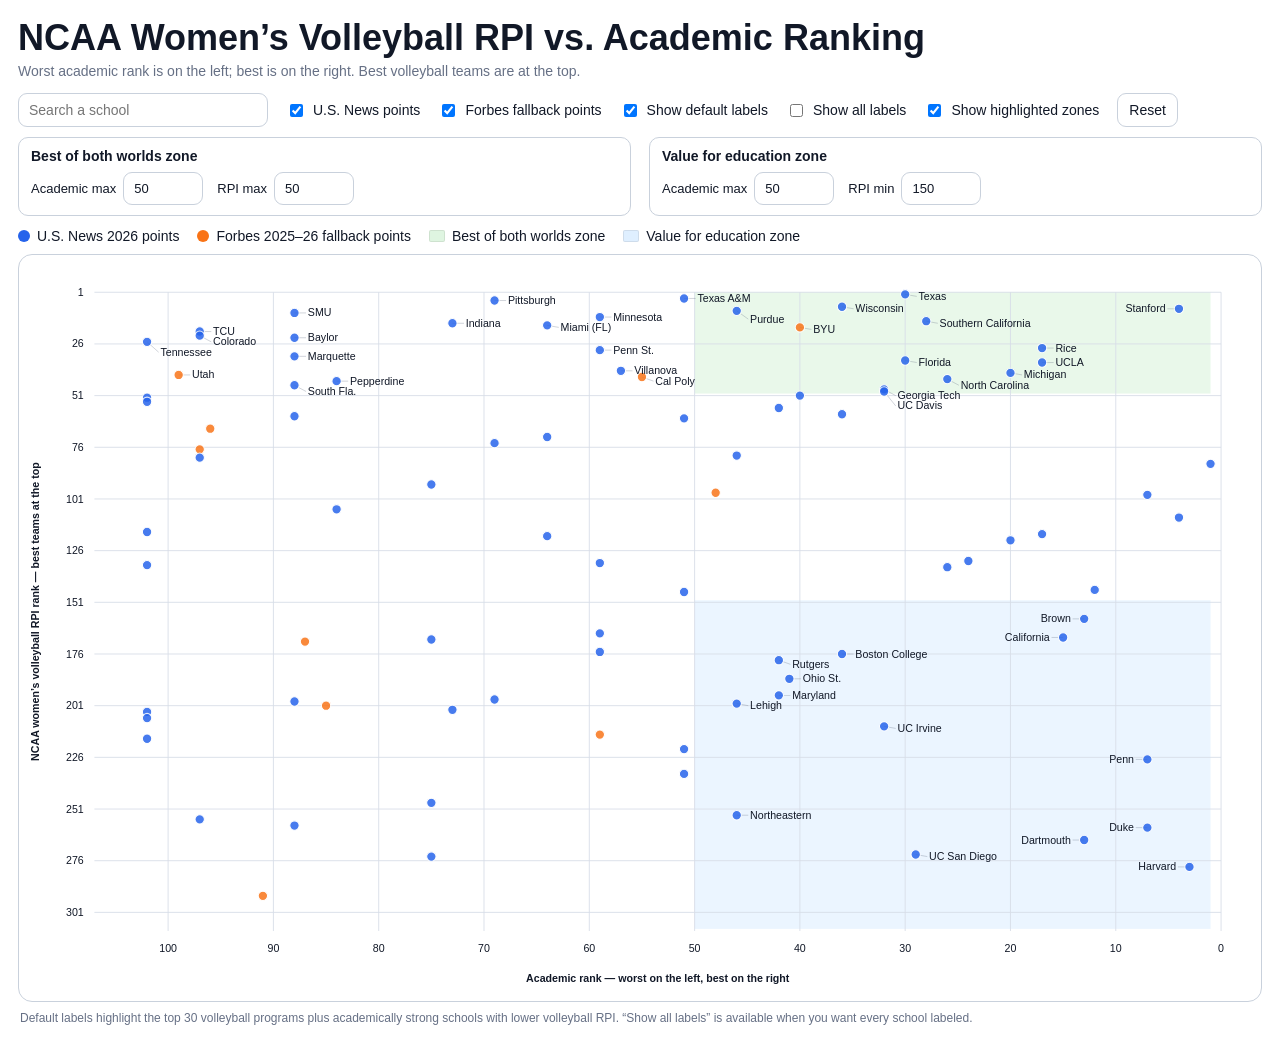
==== index.html @ a979e710 "Initial commit via Netlify [skip ci]" ====
<!doctype html>
<html lang="en">
<head>
<meta charset="utf-8">
<meta name="viewport" content="width=device-width, initial-scale=1">
<title>NCAA Women's Volleyball RPI vs Academic Ranking</title>
<style>
:root {
  --bg:#fff; --panel:#fff; --text:#111827; --muted:#667085; --grid:#d8dee8;
  --border:#c9d1dc; --blue:#2563eb; --orange:#f97316; --tip:#111827; --tipText:#fff;
  --zone1:#dff5e1; --zone2:#dfefff;
}
* { box-sizing:border-box; }
body {
  margin:0; background:var(--bg); color:var(--text);
  font-family:-apple-system,BlinkMacSystemFont,"Segoe UI",Roboto,Arial,sans-serif;
}
.wrap { max-width:1520px; margin:0 auto; padding:18px; }
h1 { margin:0 0 5px; font-size:clamp(22px,3vw,36px); line-height:1.12; }
.subtitle { margin:0 0 14px; color:var(--muted); font-size:14px; }
.controls {
  display:flex; flex-wrap:wrap; align-items:center; gap:10px 18px;
  margin-bottom:10px; font-size:14px;
}
.controls label, .zoneControl label { display:inline-flex; align-items:center; gap:7px; }
.zonePanel {
  display:grid; grid-template-columns: repeat(2, minmax(260px, 1fr));
  gap:10px 18px; margin:8px 0 12px;
}
.zoneBox {
  border:1px solid var(--border); border-radius:10px; background:var(--panel);
  padding:10px 12px;
}
.zoneTitle { font-size:14px; font-weight:700; margin-bottom:8px; }
.zoneControl {
  display:flex; flex-wrap:wrap; gap:8px 14px; align-items:center; font-size:13px;
}
input[type="search"], input[type="number"] {
  padding:8px 10px; border:1px solid var(--border);
  border-radius:9px; background:var(--panel); color:var(--text); font:inherit;
}
input[type="search"] { min-width:250px; }
input[type="number"] { width:80px; }
button {
  padding:8px 11px; border:1px solid var(--border); border-radius:9px;
  background:var(--panel); color:var(--text); font:inherit; cursor:pointer;
}
.legend {
  display:flex; flex-wrap:wrap; gap:8px 18px; align-items:center;
  margin:6px 0 10px; font-size:14px;
}
.legendItem { display:inline-flex; align-items:center; gap:7px; }
.legendSwatch { width:12px; height:12px; border-radius:50%; display:inline-block; }
.legendBox { width:16px; height:12px; display:inline-block; border-radius:2px; border:1px solid rgba(0,0,0,.08); }
.chartShell {
  position:relative; overflow:hidden; border:1px solid var(--border);
  border-radius:14px; background:var(--panel);
}
svg { display:block; width:100%; height:auto; min-height:650px; touch-action:none; }
.grid line { stroke:var(--grid); stroke-width:1; }
.axis text { fill:var(--text); font-size:12px; }
.axisTitle { fill:var(--text); font-size:15px; font-weight:600; }
.point {
  stroke:var(--panel); stroke-width:1.2; opacity:.84; cursor:pointer;
  transition:opacity .12s ease, r .12s ease, stroke-width .12s ease;
}
.point:hover,.point.focused { opacity:1; stroke-width:2.4; }
.point.dimmed { opacity:.08; }
.connector { stroke:var(--muted); stroke-width:.7; opacity:.48; pointer-events:none; }
.label { fill:var(--text); font-size:12px; pointer-events:none; }
.labelAll { fill:var(--text); font-size:9px; pointer-events:none; opacity:.9; }
.tooltip {
  position:absolute; z-index:10; max-width:310px; opacity:0; pointer-events:none;
  padding:10px 12px; border-radius:9px; background:var(--tip); color:var(--tipText);
  box-shadow:0 8px 24px rgba(0,0,0,.23); font-size:13px; line-height:1.38;
  transform:translate(10px,10px);
}
.tooltip strong { display:block; margin-bottom:3px; font-size:14px; }
.note { margin:9px 2px 0; color:var(--muted); font-size:12px; }
</style>
</head>
<body>
<div class="wrap">
  <h1>NCAA Women’s Volleyball RPI vs. Academic Ranking</h1>
  <p class="subtitle">Worst academic rank is on the left; best is on the right. Best volleyball teams are at the top.</p>

  <div class="controls">
    <input id="search" type="search" placeholder="Search a school">
    <label><input id="usnews" type="checkbox" checked>U.S. News points</label>
    <label><input id="forbes" type="checkbox" checked>Forbes fallback points</label>
    <label><input id="labels" type="checkbox" checked>Show default labels</label>
    <label><input id="alllabels" type="checkbox">Show all labels</label>
    <label><input id="zones" type="checkbox" checked>Show highlighted zones</label>
    <button id="reset" type="button">Reset</button>
  </div>

  <div class="zonePanel">
    <div class="zoneBox">
      <div class="zoneTitle">Best of both worlds zone</div>
      <div class="zoneControl">
        <label>Academic max <input id="z1x" type="number" min="1" max="107" value="50"></label>
        <label>RPI max <input id="z1y" type="number" min="1" max="309" value="50"></label>
      </div>
    </div>
    <div class="zoneBox">
      <div class="zoneTitle">Value for education zone</div>
      <div class="zoneControl">
        <label>Academic max <input id="z2x" type="number" min="1" max="107" value="50"></label>
        <label>RPI min <input id="z2y" type="number" min="1" max="309" value="150"></label>
      </div>
    </div>
  </div>

  <div class="legend">
    <span class="legendItem"><span class="legendSwatch" style="background:var(--blue)"></span>U.S. News 2026 points</span>
    <span class="legendItem"><span class="legendSwatch" style="background:var(--orange)"></span>Forbes 2025–26 fallback points</span>
    <span class="legendItem"><span class="legendBox" style="background:var(--zone1)"></span>Best of both worlds zone</span>
    <span class="legendItem"><span class="legendBox" style="background:var(--zone2)"></span>Value for education zone</span>
  </div>

  <div class="chartShell">
    <svg id="chart" viewBox="0 0 1400 840" role="img" aria-label="Scatter plot comparing NCAA women's volleyball RPI rank with academic rank"></svg>
    <div id="tooltip" class="tooltip"></div>
  </div>
  <p class="note">Default labels highlight the top 30 volleyball programs plus academically strong schools with lower volleyball RPI. “Show all labels” is available when you want every school labeled.</p>
</div>

<script>
const data = [{"team": "Texas", "institution": "University of Texas-Austin", "academic": 30, "rpi": 2, "source": "U.S. News 2026", "defaultLabel": true, "idx": 0}, {"team": "Texas A&M", "institution": "Texas A&M University", "academic": 51, "rpi": 4, "source": "U.S. News 2026", "defaultLabel": true, "idx": 1}, {"team": "Pittsburgh", "institution": "University of Pittsburgh", "academic": 69, "rpi": 5, "source": "U.S. News 2026", "defaultLabel": true, "idx": 2}, {"team": "Wisconsin", "institution": "University of Wisconsin-Madison", "academic": 36, "rpi": 8, "source": "U.S. News 2026", "defaultLabel": true, "idx": 3}, {"team": "Stanford", "institution": "Stanford University", "academic": 4, "rpi": 9, "source": "U.S. News 2026", "defaultLabel": true, "idx": 4}, {"team": "Purdue", "institution": "Purdue University", "academic": 46, "rpi": 10, "source": "U.S. News 2026", "defaultLabel": true, "idx": 5}, {"team": "SMU", "institution": "Southern Methodist University", "academic": 88, "rpi": 11, "source": "U.S. News 2026", "defaultLabel": true, "idx": 6}, {"team": "Minnesota", "institution": "University of Minnesota-Twin Cities", "academic": 59, "rpi": 13, "source": "U.S. News 2026", "defaultLabel": true, "idx": 7}, {"team": "Southern California", "institution": "University of Southern California", "academic": 28, "rpi": 15, "source": "U.S. News 2026", "defaultLabel": true, "idx": 8}, {"team": "Indiana", "institution": "Indiana University-Bloomington", "academic": 73, "rpi": 16, "source": "U.S. News 2026", "defaultLabel": true, "idx": 9}, {"team": "Miami (FL)", "institution": "University of Miami", "academic": 64, "rpi": 17, "source": "U.S. News 2026", "defaultLabel": true, "idx": 10}, {"team": "BYU", "institution": "Brigham Young University", "academic": 40, "rpi": 18, "source": "Forbes 2025–26 fallback", "defaultLabel": true, "idx": 11}, {"team": "TCU", "institution": "Texas Christian University", "academic": 97, "rpi": 20, "source": "U.S. News 2026", "defaultLabel": true, "idx": 12}, {"team": "Colorado", "institution": "University of Colorado Boulder", "academic": 97, "rpi": 22, "source": "U.S. News 2026", "defaultLabel": true, "idx": 13}, {"team": "Baylor", "institution": "Baylor University", "academic": 88, "rpi": 23, "source": "U.S. News 2026", "defaultLabel": true, "idx": 14}, {"team": "Tennessee", "institution": "University of Tennessee-Knoxville", "academic": 102, "rpi": 25, "source": "U.S. News 2026", "defaultLabel": true, "idx": 15}, {"team": "Rice", "institution": "Rice University", "academic": 17, "rpi": 28, "source": "U.S. News 2026", "defaultLabel": true, "idx": 16}, {"team": "Penn St.", "institution": "Pennsylvania State University", "academic": 59, "rpi": 29, "source": "U.S. News 2026", "defaultLabel": true, "idx": 17}, {"team": "Marquette", "institution": "Marquette University", "academic": 88, "rpi": 32, "source": "U.S. News 2026", "defaultLabel": true, "idx": 18}, {"team": "Florida", "institution": "University of Florida", "academic": 30, "rpi": 34, "source": "U.S. News 2026", "defaultLabel": true, "idx": 19}, {"team": "UCLA", "institution": "University of California, Los Angeles", "academic": 17, "rpi": 35, "source": "U.S. News 2026", "defaultLabel": true, "idx": 20}, {"team": "Villanova", "institution": "Villanova University", "academic": 57, "rpi": 39, "source": "U.S. News 2026", "defaultLabel": true, "idx": 21}, {"team": "Michigan", "institution": "University of Michigan-Ann Arbor", "academic": 20, "rpi": 40, "source": "U.S. News 2026", "defaultLabel": true, "idx": 22}, {"team": "Utah", "institution": "University of Utah", "academic": 99, "rpi": 41, "source": "Forbes 2025–26 fallback", "defaultLabel": true, "idx": 23}, {"team": "Cal Poly", "institution": "California Polytechnic State University-San Luis Obispo", "academic": 55, "rpi": 42, "source": "Forbes 2025–26 fallback", "defaultLabel": true, "idx": 24}, {"team": "North Carolina", "institution": "University of North Carolina-Chapel Hill", "academic": 26, "rpi": 43, "source": "U.S. News 2026", "defaultLabel": true, "idx": 25}, {"team": "Pepperdine", "institution": "Pepperdine University", "academic": 84, "rpi": 44, "source": "U.S. News 2026", "defaultLabel": true, "idx": 26}, {"team": "South Fla.", "institution": "University of South Florida", "academic": 88, "rpi": 46, "source": "U.S. News 2026", "defaultLabel": true, "idx": 27}, {"team": "Georgia Tech", "institution": "Georgia Institute of Technology", "academic": 32, "rpi": 48, "source": "U.S. News 2026", "defaultLabel": true, "idx": 28}, {"team": "UC Davis", "institution": "University of California, Davis", "academic": 32, "rpi": 49, "source": "U.S. News 2026", "defaultLabel": true, "idx": 29}, {"team": "UC Santa Barbara", "institution": "University of California, Santa Barbara", "academic": 40, "rpi": 51, "source": "U.S. News 2026", "defaultLabel": false, "idx": 30}, {"team": "Missouri", "institution": "University of Missouri", "academic": 102, "rpi": 52, "source": "U.S. News 2026", "defaultLabel": false, "idx": 31}, {"team": "Auburn", "institution": "Auburn University", "academic": 102, "rpi": 54, "source": "U.S. News 2026", "defaultLabel": false, "idx": 32}, {"team": "Washington", "institution": "University of Washington", "academic": 42, "rpi": 57, "source": "U.S. News 2026", "defaultLabel": false, "idx": 33}, {"team": "Illinois", "institution": "University of Illinois Urbana-Champaign", "academic": 36, "rpi": 60, "source": "U.S. News 2026", "defaultLabel": false, "idx": 34}, {"team": "American", "institution": "American University", "academic": 88, "rpi": 61, "source": "U.S. News 2026", "defaultLabel": false, "idx": 35}, {"team": "Florida St.", "institution": "Florida State University", "academic": 51, "rpi": 62, "source": "U.S. News 2026", "defaultLabel": false, "idx": 36}, {"team": "Oklahoma", "institution": "University of Oklahoma", "academic": 96, "rpi": 67, "source": "Forbes 2025–26 fallback", "defaultLabel": false, "idx": 37}, {"team": "Michigan St.", "institution": "Michigan State University", "academic": 64, "rpi": 71, "source": "U.S. News 2026", "defaultLabel": false, "idx": 38}, {"team": "UConn", "institution": "University of Connecticut", "academic": 69, "rpi": 74, "source": "U.S. News 2026", "defaultLabel": false, "idx": 39}, {"team": "Long Beach St.", "institution": "California State University-Long Beach", "academic": 97, "rpi": 77, "source": "Forbes 2025–26 fallback", "defaultLabel": false, "idx": 40}, {"team": "Georgia", "institution": "University of Georgia", "academic": 46, "rpi": 80, "source": "U.S. News 2026", "defaultLabel": false, "idx": 41}, {"team": "FIU", "institution": "Florida International University", "academic": 97, "rpi": 81, "source": "U.S. News 2026", "defaultLabel": false, "idx": 42}, {"team": "Princeton", "institution": "Princeton University", "academic": 1, "rpi": 84, "source": "U.S. News 2026", "defaultLabel": false, "idx": 43}, {"team": "Clemson", "institution": "Clemson University", "academic": 75, "rpi": 94, "source": "U.S. News 2026", "defaultLabel": false, "idx": 44}, {"team": "Colgate", "institution": "Colgate University", "academic": 48, "rpi": 98, "source": "Forbes 2025–26 fallback", "defaultLabel": false, "idx": 45}, {"team": "Northwestern", "institution": "Northwestern University", "academic": 7, "rpi": 99, "source": "U.S. News 2026", "defaultLabel": false, "idx": 46}, {"team": "UIC", "institution": "University of Illinois Chicago", "academic": 84, "rpi": 106, "source": "U.S. News 2026", "defaultLabel": false, "idx": 47}, {"team": "Yale", "institution": "Yale University", "academic": 4, "rpi": 110, "source": "U.S. News 2026", "defaultLabel": false, "idx": 48}, {"team": "Iowa", "institution": "University of Iowa", "academic": 102, "rpi": 117, "source": "U.S. News 2026", "defaultLabel": false, "idx": 49}, {"team": "Vanderbilt", "institution": "Vanderbilt University", "academic": 17, "rpi": 118, "source": "U.S. News 2026", "defaultLabel": false, "idx": 50}, {"team": "NC State", "institution": "North Carolina State University", "academic": 64, "rpi": 119, "source": "U.S. News 2026", "defaultLabel": false, "idx": 51}, {"team": "Notre Dame", "institution": "University of Notre Dame", "academic": 20, "rpi": 121, "source": "U.S. News 2026", "defaultLabel": false, "idx": 52}, {"team": "Georgetown", "institution": "Georgetown University", "academic": 24, "rpi": 131, "source": "U.S. News 2026", "defaultLabel": false, "idx": 53}, {"team": "George Washington", "institution": "George Washington University", "academic": 59, "rpi": 132, "source": "U.S. News 2026", "defaultLabel": false, "idx": 54}, {"team": "Temple", "institution": "Temple University", "academic": 102, "rpi": 133, "source": "U.S. News 2026", "defaultLabel": false, "idx": 55}, {"team": "Virginia", "institution": "University of Virginia", "academic": 26, "rpi": 134, "source": "U.S. News 2026", "defaultLabel": false, "idx": 56}, {"team": "Cornell", "institution": "Cornell University", "academic": 12, "rpi": 145, "source": "U.S. News 2026", "defaultLabel": false, "idx": 57}, {"team": "Wake Forest", "institution": "Wake Forest University", "academic": 51, "rpi": 146, "source": "U.S. News 2026", "defaultLabel": false, "idx": 58}, {"team": "Brown", "institution": "Brown University", "academic": 13, "rpi": 159, "source": "U.S. News 2026", "defaultLabel": true, "idx": 59}, {"team": "Santa Clara", "institution": "Santa Clara University", "academic": 59, "rpi": 166, "source": "U.S. News 2026", "defaultLabel": false, "idx": 60}, {"team": "California", "institution": "University of California, Berkeley", "academic": 15, "rpi": 168, "source": "U.S. News 2026", "defaultLabel": true, "idx": 61}, {"team": "Syracuse", "institution": "Syracuse University", "academic": 75, "rpi": 169, "source": "U.S. News 2026", "defaultLabel": false, "idx": 62}, {"team": "San Diego St.", "institution": "San Diego State University", "academic": 87, "rpi": 170, "source": "Forbes 2025–26 fallback", "defaultLabel": false, "idx": 63}, {"team": "Stony Brook", "institution": "Stony Brook University", "academic": 59, "rpi": 175, "source": "U.S. News 2026", "defaultLabel": false, "idx": 64}, {"team": "Boston College", "institution": "Boston College", "academic": 36, "rpi": 176, "source": "U.S. News 2026", "defaultLabel": true, "idx": 65}, {"team": "Rutgers", "institution": "Rutgers University-New Brunswick", "academic": 42, "rpi": 179, "source": "U.S. News 2026", "defaultLabel": true, "idx": 66}, {"team": "Ohio St.", "institution": "Ohio State University", "academic": 41, "rpi": 188, "source": "U.S. News 2026", "defaultLabel": true, "idx": 67}, {"team": "Maryland", "institution": "University of Maryland, College Park", "academic": 42, "rpi": 196, "source": "U.S. News 2026", "defaultLabel": true, "idx": 68}, {"team": "Tulane", "institution": "Tulane University", "academic": 69, "rpi": 198, "source": "U.S. News 2026", "defaultLabel": false, "idx": 69}, {"team": "Howard", "institution": "Howard University", "academic": 88, "rpi": 199, "source": "U.S. News 2026", "defaultLabel": false, "idx": 70}, {"team": "Lehigh", "institution": "Lehigh University", "academic": 46, "rpi": 200, "source": "U.S. News 2026", "defaultLabel": true, "idx": 71}, {"team": "Bucknell", "institution": "Bucknell University", "academic": 85, "rpi": 201, "source": "Forbes 2025–26 fallback", "defaultLabel": false, "idx": 72}, {"team": "Binghamton", "institution": "Binghamton University", "academic": 73, "rpi": 203, "source": "U.S. News 2026", "defaultLabel": false, "idx": 73}, {"team": "LMU (CA)", "institution": "Loyola Marymount University", "academic": 102, "rpi": 204, "source": "U.S. News 2026", "defaultLabel": false, "idx": 74}, {"team": "Gonzaga", "institution": "Gonzaga University", "academic": 102, "rpi": 207, "source": "U.S. News 2026", "defaultLabel": false, "idx": 75}, {"team": "UC Irvine", "institution": "University of California, Irvine", "academic": 32, "rpi": 211, "source": "U.S. News 2026", "defaultLabel": true, "idx": 76}, {"team": "Davidson", "institution": "Davidson College", "academic": 59, "rpi": 215, "source": "Forbes 2025–26 fallback", "defaultLabel": false, "idx": 77}, {"team": "Saint Louis", "institution": "Saint Louis University", "academic": 102, "rpi": 217, "source": "U.S. News 2026", "defaultLabel": false, "idx": 78}, {"team": "William & Mary", "institution": "William & Mary", "academic": 51, "rpi": 222, "source": "U.S. News 2026", "defaultLabel": false, "idx": 79}, {"team": "Penn", "institution": "University of Pennsylvania", "academic": 7, "rpi": 227, "source": "U.S. News 2026", "defaultLabel": true, "idx": 80}, {"team": "Virginia Tech", "institution": "Virginia Tech", "academic": 51, "rpi": 234, "source": "U.S. News 2026", "defaultLabel": false, "idx": 81}, {"team": "Buffalo", "institution": "University at Buffalo", "academic": 75, "rpi": 248, "source": "U.S. News 2026", "defaultLabel": false, "idx": 82}, {"team": "Northeastern", "institution": "Northeastern University", "academic": 46, "rpi": 254, "source": "U.S. News 2026", "defaultLabel": true, "idx": 83}, {"team": "Fordham", "institution": "Fordham University", "academic": 97, "rpi": 256, "source": "U.S. News 2026", "defaultLabel": false, "idx": 84}, {"team": "Delaware", "institution": "University of Delaware", "academic": 88, "rpi": 259, "source": "U.S. News 2026", "defaultLabel": false, "idx": 85}, {"team": "Duke", "institution": "Duke University", "academic": 7, "rpi": 260, "source": "U.S. News 2026", "defaultLabel": true, "idx": 86}, {"team": "Dartmouth", "institution": "Dartmouth College", "academic": 13, "rpi": 266, "source": "U.S. News 2026", "defaultLabel": true, "idx": 87}, {"team": "UC San Diego", "institution": "University of California, San Diego", "academic": 29, "rpi": 273, "source": "U.S. News 2026", "defaultLabel": true, "idx": 88}, {"team": "UC Riverside", "institution": "University of California, Riverside", "academic": 75, "rpi": 274, "source": "U.S. News 2026", "defaultLabel": false, "idx": 89}, {"team": "Harvard", "institution": "Harvard University", "academic": 3, "rpi": 279, "source": "U.S. News 2026", "defaultLabel": true, "idx": 90}, {"team": "Lafayette", "institution": "Lafayette College", "academic": 91, "rpi": 293, "source": "Forbes 2025–26 fallback", "defaultLabel": false, "idx": 91}];
const labelData = [{"team": "Stanford", "academic": 4, "rpi": 9, "label_y": 9.0}, {"team": "Rice", "academic": 17, "rpi": 28, "label_y": 28.0}, {"team": "UCLA", "academic": 17, "rpi": 35, "label_y": 35.0}, {"team": "Brown", "academic": 13, "rpi": 159, "label_y": 159.0}, {"team": "California", "academic": 15, "rpi": 168, "label_y": 168.0}, {"team": "Penn", "academic": 7, "rpi": 227, "label_y": 227.0}, {"team": "Duke", "academic": 7, "rpi": 260, "label_y": 260.0}, {"team": "Dartmouth", "academic": 13, "rpi": 266, "label_y": 266.0}, {"team": "Harvard", "academic": 3, "rpi": 279, "label_y": 279.0}, {"team": "Texas", "academic": 30, "rpi": 2, "label_y": 3.0}, {"team": "Southern California", "academic": 28, "rpi": 15, "label_y": 16.0}, {"team": "Florida", "academic": 30, "rpi": 34, "label_y": 35.0}, {"team": "Michigan", "academic": 20, "rpi": 40, "label_y": 41.0}, {"team": "North Carolina", "academic": 26, "rpi": 43, "label_y": 46.0}, {"team": "Georgia Tech", "academic": 32, "rpi": 48, "label_y": 51.0}, {"team": "UC Davis", "academic": 32, "rpi": 49, "label_y": 56.0}, {"team": "UC Irvine", "academic": 32, "rpi": 211, "label_y": 212.0}, {"team": "UC San Diego", "academic": 29, "rpi": 273, "label_y": 274.0}, {"team": "Texas A&M", "academic": 51, "rpi": 4, "label_y": 4.0}, {"team": "Wisconsin", "academic": 36, "rpi": 8, "label_y": 9.0}, {"team": "Purdue", "academic": 46, "rpi": 10, "label_y": 14.0}, {"team": "BYU", "academic": 40, "rpi": 18, "label_y": 19.0}, {"team": "Boston College", "academic": 36, "rpi": 176, "label_y": 176.0}, {"team": "Rutgers", "academic": 42, "rpi": 179, "label_y": 181.0}, {"team": "Ohio St.", "academic": 41, "rpi": 188, "label_y": 188.0}, {"team": "Maryland", "academic": 42, "rpi": 196, "label_y": 196.0}, {"team": "Lehigh", "academic": 46, "rpi": 200, "label_y": 201.0}, {"team": "Northeastern", "academic": 46, "rpi": 254, "label_y": 254.0}, {"team": "Pittsburgh", "academic": 69, "rpi": 5, "label_y": 5.0}, {"team": "Minnesota", "academic": 59, "rpi": 13, "label_y": 13.0}, {"team": "Miami (FL)", "academic": 64, "rpi": 17, "label_y": 18.0}, {"team": "Penn St.", "academic": 59, "rpi": 29, "label_y": 29.0}, {"team": "Villanova", "academic": 57, "rpi": 39, "label_y": 39.0}, {"team": "Cal Poly", "academic": 55, "rpi": 42, "label_y": 44.0}, {"team": "SMU", "academic": 88, "rpi": 11, "label_y": 11.0}, {"team": "Indiana", "academic": 73, "rpi": 16, "label_y": 16.0}, {"team": "Baylor", "academic": 88, "rpi": 23, "label_y": 23.0}, {"team": "Marquette", "academic": 88, "rpi": 32, "label_y": 32.0}, {"team": "Pepperdine", "academic": 84, "rpi": 44, "label_y": 44.0}, {"team": "South Fla.", "academic": 88, "rpi": 46, "label_y": 49.0}, {"team": "TCU", "academic": 97, "rpi": 20, "label_y": 20.0}, {"team": "Colorado", "academic": 97, "rpi": 22, "label_y": 25.0}, {"team": "Tennessee", "academic": 102, "rpi": 25, "label_y": 30.0}, {"team": "Utah", "academic": 99, "rpi": 41, "label_y": 41.0}];

const svg = document.getElementById("chart");
const tip = document.getElementById("tooltip");
const search = document.getElementById("search");
const usnews = document.getElementById("usnews");
const forbes = document.getElementById("forbes");
const labelsToggle = document.getElementById("labels");
const allLabelsToggle = document.getElementById("alllabels");
const zonesToggle = document.getElementById("zones");
const reset = document.getElementById("reset");
const z1x = document.getElementById("z1x");
const z1y = document.getElementById("z1y");
const z2x = document.getElementById("z2x");
const z2y = document.getElementById("z2y");

const NS = "http://www.w3.org/2000/svg";
const W = 1400, H = 840;
const m = {left:85, right:45, top:42, bottom:78};
const pw = W - m.left - m.right;
const ph = H - m.top - m.bottom;

const x = rank => m.left + ((107 - rank) / 107) * pw;
const y = rank => m.top + ((rank - 1) / 309) * ph;

function el(name, attrs={}, text="") {
  const n = document.createElementNS(NS, name);
  Object.entries(attrs).forEach(([k,v]) => n.setAttribute(k, v));
  if (text) n.textContent = text;
  return n;
}

const zoneLayer = el("g");
svg.appendChild(zoneLayer);

// Dynamic zone rectangles
const zone1 = el("rect", {fill:"var(--zone1)", opacity:"0.68"});
const zone2 = el("rect", {fill:"var(--zone2)", opacity:"0.62"});
zoneLayer.appendChild(zone1);
zoneLayer.appendChild(zone2);

// Grid
const grid = el("g", {class:"grid"});
for (let r=100; r>=0; r-=10) {
  const xx = x(r);
  grid.appendChild(el("line", {x1:xx,y1:m.top,x2:xx,y2:H-m.bottom}));
}
for (let r=1; r<=301; r+=25) {
  const yy = y(r);
  grid.appendChild(el("line", {x1:m.left,y1:yy,x2:W-m.right,y2:yy}));
}
svg.appendChild(grid);

// Axes
const axes = el("g", {class:"axis"});
for (let r=100; r>=0; r-=10) {
  const xx=x(r);
  axes.appendChild(el("text", {x:xx,y:H-m.bottom+24,"text-anchor":"middle"}, String(r)));
}
for (let r=1; r<=301; r+=25) {
  const yy=y(r);
  axes.appendChild(el("text", {x:m.left-12,y:yy+4,"text-anchor":"end"}, String(r)));
}
axes.appendChild(el("text", {x:m.left+pw/2,y:H-20,"text-anchor":"middle",class:"axisTitle"},
  "Academic rank — worst on the left, best on the right"));
const yTitle=el("text", {x:22,y:m.top+ph/2,"text-anchor":"middle",class:"axisTitle",
  transform:`rotate(-90 22 ${m.top+ph/2})`},
  "NCAA women’s volleyball RPI rank — best teams at the top");
axes.appendChild(yTitle);
svg.appendChild(axes);

const connectorLayer=el("g");
const pointLayer=el("g");
const labelLayer=el("g");
const allLabelLayer=el("g");
svg.appendChild(connectorLayer);
svg.appendChild(pointLayer);
svg.appendChild(labelLayer);
svg.appendChild(allLabelLayer);

// Default labels
const labelMap = new Map(labelData.map(d => [d.team, d]));
data.forEach(d => {
  const ld = labelMap.get(d.team);
  if (ld) {
    let dx = d.academic <= 16 ? 1.1 : -1.1;
    let ha = d.academic <= 16 ? "end" : "start";
    const cx = x(d.academic), cy = y(d.rpi);
    const lx = x(d.academic + dx);
    const ly = y(ld.label_y);
    const line = el("line", {x1:cx,y1:cy,x2:lx,y2:ly,class:"connector"});
    const label = el("text", {
      x: ha === "end" ? lx-2 : lx+2,
      y: ly+4,
      "text-anchor": ha,
      class:"label"
    }, d.team);
    connectorLayer.appendChild(line);
    labelLayer.appendChild(label);
    d._labelLine = line;
    d._labelText = label;
  }
});

// Points + all-labels
const nodes=[];
data.forEach((d, i)=>{
  const circle=el("circle", {
    cx:x(d.academic), cy:y(d.rpi), r:5.3,
    fill:d.source.startsWith("U.S.") ? "var(--blue)" : "var(--orange)",
    class:"point"
  });
  pointLayer.appendChild(circle);
  circle.addEventListener("pointerenter", e=>showTip(e,d,circle));
  circle.addEventListener("pointermove", e=>moveTip(e));
  circle.addEventListener("pointerleave", ()=>hideTip(circle));
  circle.addEventListener("click", e=>{
    e.stopPropagation();
    showTip(e,d,circle,true);
  });
  d._circle=circle;
  nodes.push(circle);

  // All-label version: lightweight, near each point
  const dx = (i % 2 === 0) ? 6 : -6;
  const dy = (i % 3 === 0) ? -5 : ((i % 3 === 1) ? 3 : 10);
  const anchor = dx < 0 ? "end" : "start";
  const txt = el("text", {
    x: x(d.academic) + dx,
    y: y(d.rpi) + dy,
    "text-anchor": anchor,
    class: "labelAll"
  }, d.team);
  allLabelLayer.appendChild(txt);
  d._allLabel = txt;
});

svg.addEventListener("click", ()=>{
  tip.style.opacity=0;
  tip.dataset.sticky="";
  nodes.forEach(n=>n.classList.remove("focused"));
});

function showTip(e,d,node,sticky=false) {
  nodes.forEach(n=>n.classList.remove("focused"));
  node.classList.add("focused");
  tip.innerHTML=`<strong>${d.team}</strong>
    ${d.institution}<br>
    Volleyball RPI: <b>#${d.rpi}</b><br>
    Academic rank: <b>#${d.academic}</b><br>
    Source: ${d.source}`;
  tip.style.opacity=1;
  moveTip(e);
  tip.dataset.sticky = sticky ? "1" : "";
}
function moveTip(e) {
  const shell=svg.parentElement.getBoundingClientRect();
  let left=e.clientX-shell.left+12;
  let top=e.clientY-shell.top+12;
  if (left+310>shell.width) left=Math.max(8,left-330);
  if (top+130>shell.height) top=Math.max(8,top-145);
  tip.style.left=left+"px";
  tip.style.top=top+"px";
}
function hideTip(node) {
  if (tip.dataset.sticky!=="1") {
    tip.style.opacity=0;
    node.classList.remove("focused");
  }
}

function clamp(v, lo, hi) {
  return Math.max(lo, Math.min(hi, v));
}

function updateZones() {
  const z1Academic = clamp(parseInt(z1x.value || "50", 10), 1, 107);
  const z1Rpi = clamp(parseInt(z1y.value || "50", 10), 1, 309);
  const z2Academic = clamp(parseInt(z2x.value || "50", 10), 1, 107);
  const z2Rpi = clamp(parseInt(z2y.value || "150", 10), 1, 309);

  zone1.setAttribute("x", x(z1Academic));
  zone1.setAttribute("y", y(1));
  zone1.setAttribute("width", Math.max(0, x(1) - x(z1Academic)));
  zone1.setAttribute("height", Math.max(0, y(z1Rpi) - y(1)));

  zone2.setAttribute("x", x(z2Academic));
  zone2.setAttribute("y", y(z2Rpi));
  zone2.setAttribute("width", Math.max(0, x(1) - x(z2Academic)));
  zone2.setAttribute("height", Math.max(0, y(309) - y(z2Rpi)));
}

function applyFilters() {
  const q=search.value.trim().toLowerCase();
  data.forEach(d=>{
    const sourceVisible=d.source.startsWith("U.S.") ? usnews.checked : forbes.checked;
    const match=!q || d.team.toLowerCase().includes(q) || d.institution.toLowerCase().includes(q);
    const visible=sourceVisible && match;
    d._circle.style.display=sourceVisible ? "" : "none";
    d._circle.classList.toggle("dimmed", sourceVisible && !match);

    const defaultLabelVisible = labelsToggle.checked && visible && !!d._labelText && !allLabelsToggle.checked;
    if (d._labelText) d._labelText.style.display=defaultLabelVisible ? "" : "none";
    if (d._labelLine) d._labelLine.style.display=defaultLabelVisible ? "" : "none";

    const allLabelVisible = allLabelsToggle.checked && visible;
    d._allLabel.style.display = allLabelVisible ? "" : "none";
  });
  zoneLayer.style.display = zonesToggle.checked ? "" : "none";
  updateZones();
}

[search,usnews,forbes,labelsToggle,allLabelsToggle,zonesToggle,z1x,z1y,z2x,z2y].forEach(c=>c.addEventListener("input",applyFilters));
reset.addEventListener("click",()=>{
  search.value="";
  usnews.checked=true;
  forbes.checked=true;
  labelsToggle.checked=true;
  allLabelsToggle.checked=false;
  zonesToggle.checked=true;
  z1x.value=50;
  z1y.value=50;
  z2x.value=50;
  z2y.value=150;
  tip.style.opacity=0;
  tip.dataset.sticky="";
  nodes.forEach(n=>n.classList.remove("focused"));
  applyFilters();
});
applyFilters();
</script>
</body>
</html>
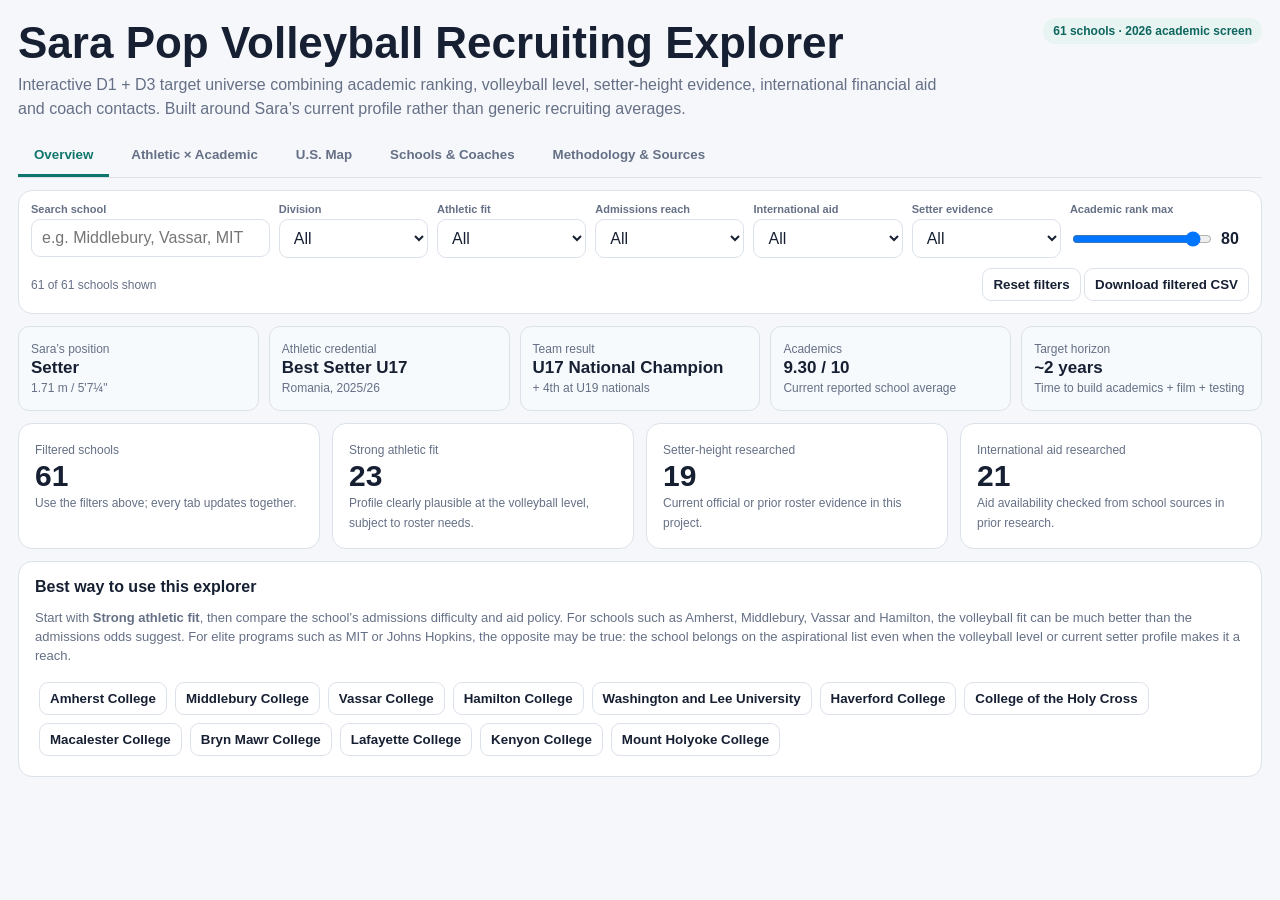
==== commit ae771987: "Publish Sara volleyball recruiting explorer" ====
--- a/index.html
+++ b/index.html
@@ -1,362 +1,29 @@
 <!doctype html>
-<html lang="en">
-<head>
-<meta charset="utf-8">
-<meta name="viewport" content="width=device-width, initial-scale=1">
-<title>NCAA Women's Volleyball RPI vs Academic Ranking</title>
-<style>
-:root {
-  --bg:#fff; --panel:#fff; --text:#111827; --muted:#667085; --grid:#d8dee8;
-  --border:#c9d1dc; --blue:#2563eb; --orange:#f97316; --tip:#111827; --tipText:#fff;
-  --zone1:#dff5e1; --zone2:#dfefff;
-}
-* { box-sizing:border-box; }
-body {
-  margin:0; background:var(--bg); color:var(--text);
-  font-family:-apple-system,BlinkMacSystemFont,"Segoe UI",Roboto,Arial,sans-serif;
-}
-.wrap { max-width:1520px; margin:0 auto; padding:18px; }
-h1 { margin:0 0 5px; font-size:clamp(22px,3vw,36px); line-height:1.12; }
-.subtitle { margin:0 0 14px; color:var(--muted); font-size:14px; }
-.controls {
-  display:flex; flex-wrap:wrap; align-items:center; gap:10px 18px;
-  margin-bottom:10px; font-size:14px;
-}
-.controls label, .zoneControl label { display:inline-flex; align-items:center; gap:7px; }
-.zonePanel {
-  display:grid; grid-template-columns: repeat(2, minmax(260px, 1fr));
-  gap:10px 18px; margin:8px 0 12px;
-}
-.zoneBox {
-  border:1px solid var(--border); border-radius:10px; background:var(--panel);
-  padding:10px 12px;
-}
-.zoneTitle { font-size:14px; font-weight:700; margin-bottom:8px; }
-.zoneControl {
-  display:flex; flex-wrap:wrap; gap:8px 14px; align-items:center; font-size:13px;
-}
-input[type="search"], input[type="number"] {
-  padding:8px 10px; border:1px solid var(--border);
-  border-radius:9px; background:var(--panel); color:var(--text); font:inherit;
-}
-input[type="search"] { min-width:250px; }
-input[type="number"] { width:80px; }
-button {
-  padding:8px 11px; border:1px solid var(--border); border-radius:9px;
-  background:var(--panel); color:var(--text); font:inherit; cursor:pointer;
-}
-.legend {
-  display:flex; flex-wrap:wrap; gap:8px 18px; align-items:center;
-  margin:6px 0 10px; font-size:14px;
-}
-.legendItem { display:inline-flex; align-items:center; gap:7px; }
-.legendSwatch { width:12px; height:12px; border-radius:50%; display:inline-block; }
-.legendBox { width:16px; height:12px; display:inline-block; border-radius:2px; border:1px solid rgba(0,0,0,.08); }
-.chartShell {
-  position:relative; overflow:hidden; border:1px solid var(--border);
-  border-radius:14px; background:var(--panel);
-}
-svg { display:block; width:100%; height:auto; min-height:650px; touch-action:none; }
-.grid line { stroke:var(--grid); stroke-width:1; }
-.axis text { fill:var(--text); font-size:12px; }
-.axisTitle { fill:var(--text); font-size:15px; font-weight:600; }
-.point {
-  stroke:var(--panel); stroke-width:1.2; opacity:.84; cursor:pointer;
-  transition:opacity .12s ease, r .12s ease, stroke-width .12s ease;
-}
-.point:hover,.point.focused { opacity:1; stroke-width:2.4; }
-.point.dimmed { opacity:.08; }
-.connector { stroke:var(--muted); stroke-width:.7; opacity:.48; pointer-events:none; }
-.label { fill:var(--text); font-size:12px; pointer-events:none; }
-.labelAll { fill:var(--text); font-size:9px; pointer-events:none; opacity:.9; }
-.tooltip {
-  position:absolute; z-index:10; max-width:310px; opacity:0; pointer-events:none;
-  padding:10px 12px; border-radius:9px; background:var(--tip); color:var(--tipText);
-  box-shadow:0 8px 24px rgba(0,0,0,.23); font-size:13px; line-height:1.38;
-  transform:translate(10px,10px);
-}
-.tooltip strong { display:block; margin-bottom:3px; font-size:14px; }
-.note { margin:9px 2px 0; color:var(--muted); font-size:12px; }
-</style>
-</head>
-<body>
-<div class="wrap">
-  <h1>NCAA Women’s Volleyball RPI vs. Academic Ranking</h1>
-  <p class="subtitle">Worst academic rank is on the left; best is on the right. Best volleyball teams are at the top.</p>
-
-  <div class="controls">
-    <input id="search" type="search" placeholder="Search a school">
-    <label><input id="usnews" type="checkbox" checked>U.S. News points</label>
-    <label><input id="forbes" type="checkbox" checked>Forbes fallback points</label>
-    <label><input id="labels" type="checkbox" checked>Show default labels</label>
-    <label><input id="alllabels" type="checkbox">Show all labels</label>
-    <label><input id="zones" type="checkbox" checked>Show highlighted zones</label>
-    <button id="reset" type="button">Reset</button>
-  </div>
-
-  <div class="zonePanel">
-    <div class="zoneBox">
-      <div class="zoneTitle">Best of both worlds zone</div>
-      <div class="zoneControl">
-        <label>Academic max <input id="z1x" type="number" min="1" max="107" value="50"></label>
-        <label>RPI max <input id="z1y" type="number" min="1" max="309" value="50"></label>
-      </div>
-    </div>
-    <div class="zoneBox">
-      <div class="zoneTitle">Value for education zone</div>
-      <div class="zoneControl">
-        <label>Academic max <input id="z2x" type="number" min="1" max="107" value="50"></label>
-        <label>RPI min <input id="z2y" type="number" min="1" max="309" value="150"></label>
-      </div>
-    </div>
-  </div>
-
-  <div class="legend">
-    <span class="legendItem"><span class="legendSwatch" style="background:var(--blue)"></span>U.S. News 2026 points</span>
-    <span class="legendItem"><span class="legendSwatch" style="background:var(--orange)"></span>Forbes 2025–26 fallback points</span>
-    <span class="legendItem"><span class="legendBox" style="background:var(--zone1)"></span>Best of both worlds zone</span>
-    <span class="legendItem"><span class="legendBox" style="background:var(--zone2)"></span>Value for education zone</span>
-  </div>
-
-  <div class="chartShell">
-    <svg id="chart" viewBox="0 0 1400 840" role="img" aria-label="Scatter plot comparing NCAA women's volleyball RPI rank with academic rank"></svg>
-    <div id="tooltip" class="tooltip"></div>
-  </div>
-  <p class="note">Default labels highlight the top 30 volleyball programs plus academically strong schools with lower volleyball RPI. “Show all labels” is available when you want every school labeled.</p>
+<html lang="en"><head><meta charset="utf-8"><meta name="viewport" content="width=device-width,initial-scale=1">
+<title>Sara Pop Volleyball Recruiting Explorer</title>
+<script src="https://cdn.plot.ly/plotly-2.35.2.min.js"></script>
+<link rel="stylesheet" href="sara-app/style.css">
+</head><body><div class="app">
+<div class="hero"><div><h1>Sara Pop Volleyball Recruiting Explorer</h1><p>Interactive D1 + D3 target universe combining academic ranking, volleyball level, setter-height evidence, international financial aid and coach contacts. Built around Sara’s current profile rather than generic recruiting averages.</p></div><span class="pill">61 schools · 2026 academic screen</span></div>
+<div class="tabs" role="tablist"><button class="tab active" data-tab="overview">Overview</button><button class="tab" data-tab="scatterTab">Athletic × Academic</button><button class="tab" data-tab="mapTab">U.S. Map</button><button class="tab" data-tab="tableTab">Schools & Coaches</button><button class="tab" data-tab="methodTab">Methodology & Sources</button></div>
+<div class="filters">
+<div class="searchBox"><label>Search school</label><input id="search" type="search" placeholder="e.g. Middlebury, Vassar, MIT"></div>
+<div><label>Division</label><select id="division"><option value="All">All</option><option>D1</option><option>D3</option></select></div>
+<div><label>Athletic fit</label><select id="fit"><option value="All">All</option><option>Strong</option><option>Good</option><option>Reach</option></select></div>
+<div><label>Admissions reach</label><select id="admissions"><option value="All">All</option><option>Moderate</option><option>High</option><option>Extreme</option></select></div>
+<div><label>International aid</label><select id="aid"><option value="All">All</option><option value="researched">Aid researched</option><option value="full">Full-need / excellent</option><option value="limited">Limited / merit</option><option value="unknown">Not researched</option></select></div>
+<div><label>Setter evidence</label><select id="setter"><option value="All">All</option><option value="research">Height researched</option><option value="67">Has setter ≤ 5'7"</option><option value="68">Has setter ≤ 5'8"</option><option value="prior">Current or prior evidence</option></select></div>
+<div><label>Academic rank max</label><div class="rangeWrap"><input id="rank" type="range" min="5" max="80" value="80"><output id="rankOut">80</output></div></div>
+<div class="filterMeta"><span id="count"></span><span><button id="reset" class="action">Reset filters</button> <button id="download" class="action">Download filtered CSV</button></span></div>
 </div>
-
-<script>
-const data = [{"team": "Texas", "institution": "University of Texas-Austin", "academic": 30, "rpi": 2, "source": "U.S. News 2026", "defaultLabel": true, "idx": 0}, {"team": "Texas A&M", "institution": "Texas A&M University", "academic": 51, "rpi": 4, "source": "U.S. News 2026", "defaultLabel": true, "idx": 1}, {"team": "Pittsburgh", "institution": "University of Pittsburgh", "academic": 69, "rpi": 5, "source": "U.S. News 2026", "defaultLabel": true, "idx": 2}, {"team": "Wisconsin", "institution": "University of Wisconsin-Madison", "academic": 36, "rpi": 8, "source": "U.S. News 2026", "defaultLabel": true, "idx": 3}, {"team": "Stanford", "institution": "Stanford University", "academic": 4, "rpi": 9, "source": "U.S. News 2026", "defaultLabel": true, "idx": 4}, {"team": "Purdue", "institution": "Purdue University", "academic": 46, "rpi": 10, "source": "U.S. News 2026", "defaultLabel": true, "idx": 5}, {"team": "SMU", "institution": "Southern Methodist University", "academic": 88, "rpi": 11, "source": "U.S. News 2026", "defaultLabel": true, "idx": 6}, {"team": "Minnesota", "institution": "University of Minnesota-Twin Cities", "academic": 59, "rpi": 13, "source": "U.S. News 2026", "defaultLabel": true, "idx": 7}, {"team": "Southern California", "institution": "University of Southern California", "academic": 28, "rpi": 15, "source": "U.S. News 2026", "defaultLabel": true, "idx": 8}, {"team": "Indiana", "institution": "Indiana University-Bloomington", "academic": 73, "rpi": 16, "source": "U.S. News 2026", "defaultLabel": true, "idx": 9}, {"team": "Miami (FL)", "institution": "University of Miami", "academic": 64, "rpi": 17, "source": "U.S. News 2026", "defaultLabel": true, "idx": 10}, {"team": "BYU", "institution": "Brigham Young University", "academic": 40, "rpi": 18, "source": "Forbes 2025–26 fallback", "defaultLabel": true, "idx": 11}, {"team": "TCU", "institution": "Texas Christian University", "academic": 97, "rpi": 20, "source": "U.S. News 2026", "defaultLabel": true, "idx": 12}, {"team": "Colorado", "institution": "University of Colorado Boulder", "academic": 97, "rpi": 22, "source": "U.S. News 2026", "defaultLabel": true, "idx": 13}, {"team": "Baylor", "institution": "Baylor University", "academic": 88, "rpi": 23, "source": "U.S. News 2026", "defaultLabel": true, "idx": 14}, {"team": "Tennessee", "institution": "University of Tennessee-Knoxville", "academic": 102, "rpi": 25, "source": "U.S. News 2026", "defaultLabel": true, "idx": 15}, {"team": "Rice", "institution": "Rice University", "academic": 17, "rpi": 28, "source": "U.S. News 2026", "defaultLabel": true, "idx": 16}, {"team": "Penn St.", "institution": "Pennsylvania State University", "academic": 59, "rpi": 29, "source": "U.S. News 2026", "defaultLabel": true, "idx": 17}, {"team": "Marquette", "institution": "Marquette University", "academic": 88, "rpi": 32, "source": "U.S. News 2026", "defaultLabel": true, "idx": 18}, {"team": "Florida", "institution": "University of Florida", "academic": 30, "rpi": 34, "source": "U.S. News 2026", "defaultLabel": true, "idx": 19}, {"team": "UCLA", "institution": "University of California, Los Angeles", "academic": 17, "rpi": 35, "source": "U.S. News 2026", "defaultLabel": true, "idx": 20}, {"team": "Villanova", "institution": "Villanova University", "academic": 57, "rpi": 39, "source": "U.S. News 2026", "defaultLabel": true, "idx": 21}, {"team": "Michigan", "institution": "University of Michigan-Ann Arbor", "academic": 20, "rpi": 40, "source": "U.S. News 2026", "defaultLabel": true, "idx": 22}, {"team": "Utah", "institution": "University of Utah", "academic": 99, "rpi": 41, "source": "Forbes 2025–26 fallback", "defaultLabel": true, "idx": 23}, {"team": "Cal Poly", "institution": "California Polytechnic State University-San Luis Obispo", "academic": 55, "rpi": 42, "source": "Forbes 2025–26 fallback", "defaultLabel": true, "idx": 24}, {"team": "North Carolina", "institution": "University of North Carolina-Chapel Hill", "academic": 26, "rpi": 43, "source": "U.S. News 2026", "defaultLabel": true, "idx": 25}, {"team": "Pepperdine", "institution": "Pepperdine University", "academic": 84, "rpi": 44, "source": "U.S. News 2026", "defaultLabel": true, "idx": 26}, {"team": "South Fla.", "institution": "University of South Florida", "academic": 88, "rpi": 46, "source": "U.S. News 2026", "defaultLabel": true, "idx": 27}, {"team": "Georgia Tech", "institution": "Georgia Institute of Technology", "academic": 32, "rpi": 48, "source": "U.S. News 2026", "defaultLabel": true, "idx": 28}, {"team": "UC Davis", "institution": "University of California, Davis", "academic": 32, "rpi": 49, "source": "U.S. News 2026", "defaultLabel": true, "idx": 29}, {"team": "UC Santa Barbara", "institution": "University of California, Santa Barbara", "academic": 40, "rpi": 51, "source": "U.S. News 2026", "defaultLabel": false, "idx": 30}, {"team": "Missouri", "institution": "University of Missouri", "academic": 102, "rpi": 52, "source": "U.S. News 2026", "defaultLabel": false, "idx": 31}, {"team": "Auburn", "institution": "Auburn University", "academic": 102, "rpi": 54, "source": "U.S. News 2026", "defaultLabel": false, "idx": 32}, {"team": "Washington", "institution": "University of Washington", "academic": 42, "rpi": 57, "source": "U.S. News 2026", "defaultLabel": false, "idx": 33}, {"team": "Illinois", "institution": "University of Illinois Urbana-Champaign", "academic": 36, "rpi": 60, "source": "U.S. News 2026", "defaultLabel": false, "idx": 34}, {"team": "American", "institution": "American University", "academic": 88, "rpi": 61, "source": "U.S. News 2026", "defaultLabel": false, "idx": 35}, {"team": "Florida St.", "institution": "Florida State University", "academic": 51, "rpi": 62, "source": "U.S. News 2026", "defaultLabel": false, "idx": 36}, {"team": "Oklahoma", "institution": "University of Oklahoma", "academic": 96, "rpi": 67, "source": "Forbes 2025–26 fallback", "defaultLabel": false, "idx": 37}, {"team": "Michigan St.", "institution": "Michigan State University", "academic": 64, "rpi": 71, "source": "U.S. News 2026", "defaultLabel": false, "idx": 38}, {"team": "UConn", "institution": "University of Connecticut", "academic": 69, "rpi": 74, "source": "U.S. News 2026", "defaultLabel": false, "idx": 39}, {"team": "Long Beach St.", "institution": "California State University-Long Beach", "academic": 97, "rpi": 77, "source": "Forbes 2025–26 fallback", "defaultLabel": false, "idx": 40}, {"team": "Georgia", "institution": "University of Georgia", "academic": 46, "rpi": 80, "source": "U.S. News 2026", "defaultLabel": false, "idx": 41}, {"team": "FIU", "institution": "Florida International University", "academic": 97, "rpi": 81, "source": "U.S. News 2026", "defaultLabel": false, "idx": 42}, {"team": "Princeton", "institution": "Princeton University", "academic": 1, "rpi": 84, "source": "U.S. News 2026", "defaultLabel": false, "idx": 43}, {"team": "Clemson", "institution": "Clemson University", "academic": 75, "rpi": 94, "source": "U.S. News 2026", "defaultLabel": false, "idx": 44}, {"team": "Colgate", "institution": "Colgate University", "academic": 48, "rpi": 98, "source": "Forbes 2025–26 fallback", "defaultLabel": false, "idx": 45}, {"team": "Northwestern", "institution": "Northwestern University", "academic": 7, "rpi": 99, "source": "U.S. News 2026", "defaultLabel": false, "idx": 46}, {"team": "UIC", "institution": "University of Illinois Chicago", "academic": 84, "rpi": 106, "source": "U.S. News 2026", "defaultLabel": false, "idx": 47}, {"team": "Yale", "institution": "Yale University", "academic": 4, "rpi": 110, "source": "U.S. News 2026", "defaultLabel": false, "idx": 48}, {"team": "Iowa", "institution": "University of Iowa", "academic": 102, "rpi": 117, "source": "U.S. News 2026", "defaultLabel": false, "idx": 49}, {"team": "Vanderbilt", "institution": "Vanderbilt University", "academic": 17, "rpi": 118, "source": "U.S. News 2026", "defaultLabel": false, "idx": 50}, {"team": "NC State", "institution": "North Carolina State University", "academic": 64, "rpi": 119, "source": "U.S. News 2026", "defaultLabel": false, "idx": 51}, {"team": "Notre Dame", "institution": "University of Notre Dame", "academic": 20, "rpi": 121, "source": "U.S. News 2026", "defaultLabel": false, "idx": 52}, {"team": "Georgetown", "institution": "Georgetown University", "academic": 24, "rpi": 131, "source": "U.S. News 2026", "defaultLabel": false, "idx": 53}, {"team": "George Washington", "institution": "George Washington University", "academic": 59, "rpi": 132, "source": "U.S. News 2026", "defaultLabel": false, "idx": 54}, {"team": "Temple", "institution": "Temple University", "academic": 102, "rpi": 133, "source": "U.S. News 2026", "defaultLabel": false, "idx": 55}, {"team": "Virginia", "institution": "University of Virginia", "academic": 26, "rpi": 134, "source": "U.S. News 2026", "defaultLabel": false, "idx": 56}, {"team": "Cornell", "institution": "Cornell University", "academic": 12, "rpi": 145, "source": "U.S. News 2026", "defaultLabel": false, "idx": 57}, {"team": "Wake Forest", "institution": "Wake Forest University", "academic": 51, "rpi": 146, "source": "U.S. News 2026", "defaultLabel": false, "idx": 58}, {"team": "Brown", "institution": "Brown University", "academic": 13, "rpi": 159, "source": "U.S. News 2026", "defaultLabel": true, "idx": 59}, {"team": "Santa Clara", "institution": "Santa Clara University", "academic": 59, "rpi": 166, "source": "U.S. News 2026", "defaultLabel": false, "idx": 60}, {"team": "California", "institution": "University of California, Berkeley", "academic": 15, "rpi": 168, "source": "U.S. News 2026", "defaultLabel": true, "idx": 61}, {"team": "Syracuse", "institution": "Syracuse University", "academic": 75, "rpi": 169, "source": "U.S. News 2026", "defaultLabel": false, "idx": 62}, {"team": "San Diego St.", "institution": "San Diego State University", "academic": 87, "rpi": 170, "source": "Forbes 2025–26 fallback", "defaultLabel": false, "idx": 63}, {"team": "Stony Brook", "institution": "Stony Brook University", "academic": 59, "rpi": 175, "source": "U.S. News 2026", "defaultLabel": false, "idx": 64}, {"team": "Boston College", "institution": "Boston College", "academic": 36, "rpi": 176, "source": "U.S. News 2026", "defaultLabel": true, "idx": 65}, {"team": "Rutgers", "institution": "Rutgers University-New Brunswick", "academic": 42, "rpi": 179, "source": "U.S. News 2026", "defaultLabel": true, "idx": 66}, {"team": "Ohio St.", "institution": "Ohio State University", "academic": 41, "rpi": 188, "source": "U.S. News 2026", "defaultLabel": true, "idx": 67}, {"team": "Maryland", "institution": "University of Maryland, College Park", "academic": 42, "rpi": 196, "source": "U.S. News 2026", "defaultLabel": true, "idx": 68}, {"team": "Tulane", "institution": "Tulane University", "academic": 69, "rpi": 198, "source": "U.S. News 2026", "defaultLabel": false, "idx": 69}, {"team": "Howard", "institution": "Howard University", "academic": 88, "rpi": 199, "source": "U.S. News 2026", "defaultLabel": false, "idx": 70}, {"team": "Lehigh", "institution": "Lehigh University", "academic": 46, "rpi": 200, "source": "U.S. News 2026", "defaultLabel": true, "idx": 71}, {"team": "Bucknell", "institution": "Bucknell University", "academic": 85, "rpi": 201, "source": "Forbes 2025–26 fallback", "defaultLabel": false, "idx": 72}, {"team": "Binghamton", "institution": "Binghamton University", "academic": 73, "rpi": 203, "source": "U.S. News 2026", "defaultLabel": false, "idx": 73}, {"team": "LMU (CA)", "institution": "Loyola Marymount University", "academic": 102, "rpi": 204, "source": "U.S. News 2026", "defaultLabel": false, "idx": 74}, {"team": "Gonzaga", "institution": "Gonzaga University", "academic": 102, "rpi": 207, "source": "U.S. News 2026", "defaultLabel": false, "idx": 75}, {"team": "UC Irvine", "institution": "University of California, Irvine", "academic": 32, "rpi": 211, "source": "U.S. News 2026", "defaultLabel": true, "idx": 76}, {"team": "Davidson", "institution": "Davidson College", "academic": 59, "rpi": 215, "source": "Forbes 2025–26 fallback", "defaultLabel": false, "idx": 77}, {"team": "Saint Louis", "institution": "Saint Louis University", "academic": 102, "rpi": 217, "source": "U.S. News 2026", "defaultLabel": false, "idx": 78}, {"team": "William & Mary", "institution": "William & Mary", "academic": 51, "rpi": 222, "source": "U.S. News 2026", "defaultLabel": false, "idx": 79}, {"team": "Penn", "institution": "University of Pennsylvania", "academic": 7, "rpi": 227, "source": "U.S. News 2026", "defaultLabel": true, "idx": 80}, {"team": "Virginia Tech", "institution": "Virginia Tech", "academic": 51, "rpi": 234, "source": "U.S. News 2026", "defaultLabel": false, "idx": 81}, {"team": "Buffalo", "institution": "University at Buffalo", "academic": 75, "rpi": 248, "source": "U.S. News 2026", "defaultLabel": false, "idx": 82}, {"team": "Northeastern", "institution": "Northeastern University", "academic": 46, "rpi": 254, "source": "U.S. News 2026", "defaultLabel": true, "idx": 83}, {"team": "Fordham", "institution": "Fordham University", "academic": 97, "rpi": 256, "source": "U.S. News 2026", "defaultLabel": false, "idx": 84}, {"team": "Delaware", "institution": "University of Delaware", "academic": 88, "rpi": 259, "source": "U.S. News 2026", "defaultLabel": false, "idx": 85}, {"team": "Duke", "institution": "Duke University", "academic": 7, "rpi": 260, "source": "U.S. News 2026", "defaultLabel": true, "idx": 86}, {"team": "Dartmouth", "institution": "Dartmouth College", "academic": 13, "rpi": 266, "source": "U.S. News 2026", "defaultLabel": true, "idx": 87}, {"team": "UC San Diego", "institution": "University of California, San Diego", "academic": 29, "rpi": 273, "source": "U.S. News 2026", "defaultLabel": true, "idx": 88}, {"team": "UC Riverside", "institution": "University of California, Riverside", "academic": 75, "rpi": 274, "source": "U.S. News 2026", "defaultLabel": false, "idx": 89}, {"team": "Harvard", "institution": "Harvard University", "academic": 3, "rpi": 279, "source": "U.S. News 2026", "defaultLabel": true, "idx": 90}, {"team": "Lafayette", "institution": "Lafayette College", "academic": 91, "rpi": 293, "source": "Forbes 2025–26 fallback", "defaultLabel": false, "idx": 91}];
-const labelData = [{"team": "Stanford", "academic": 4, "rpi": 9, "label_y": 9.0}, {"team": "Rice", "academic": 17, "rpi": 28, "label_y": 28.0}, {"team": "UCLA", "academic": 17, "rpi": 35, "label_y": 35.0}, {"team": "Brown", "academic": 13, "rpi": 159, "label_y": 159.0}, {"team": "California", "academic": 15, "rpi": 168, "label_y": 168.0}, {"team": "Penn", "academic": 7, "rpi": 227, "label_y": 227.0}, {"team": "Duke", "academic": 7, "rpi": 260, "label_y": 260.0}, {"team": "Dartmouth", "academic": 13, "rpi": 266, "label_y": 266.0}, {"team": "Harvard", "academic": 3, "rpi": 279, "label_y": 279.0}, {"team": "Texas", "academic": 30, "rpi": 2, "label_y": 3.0}, {"team": "Southern California", "academic": 28, "rpi": 15, "label_y": 16.0}, {"team": "Florida", "academic": 30, "rpi": 34, "label_y": 35.0}, {"team": "Michigan", "academic": 20, "rpi": 40, "label_y": 41.0}, {"team": "North Carolina", "academic": 26, "rpi": 43, "label_y": 46.0}, {"team": "Georgia Tech", "academic": 32, "rpi": 48, "label_y": 51.0}, {"team": "UC Davis", "academic": 32, "rpi": 49, "label_y": 56.0}, {"team": "UC Irvine", "academic": 32, "rpi": 211, "label_y": 212.0}, {"team": "UC San Diego", "academic": 29, "rpi": 273, "label_y": 274.0}, {"team": "Texas A&M", "academic": 51, "rpi": 4, "label_y": 4.0}, {"team": "Wisconsin", "academic": 36, "rpi": 8, "label_y": 9.0}, {"team": "Purdue", "academic": 46, "rpi": 10, "label_y": 14.0}, {"team": "BYU", "academic": 40, "rpi": 18, "label_y": 19.0}, {"team": "Boston College", "academic": 36, "rpi": 176, "label_y": 176.0}, {"team": "Rutgers", "academic": 42, "rpi": 179, "label_y": 181.0}, {"team": "Ohio St.", "academic": 41, "rpi": 188, "label_y": 188.0}, {"team": "Maryland", "academic": 42, "rpi": 196, "label_y": 196.0}, {"team": "Lehigh", "academic": 46, "rpi": 200, "label_y": 201.0}, {"team": "Northeastern", "academic": 46, "rpi": 254, "label_y": 254.0}, {"team": "Pittsburgh", "academic": 69, "rpi": 5, "label_y": 5.0}, {"team": "Minnesota", "academic": 59, "rpi": 13, "label_y": 13.0}, {"team": "Miami (FL)", "academic": 64, "rpi": 17, "label_y": 18.0}, {"team": "Penn St.", "academic": 59, "rpi": 29, "label_y": 29.0}, {"team": "Villanova", "academic": 57, "rpi": 39, "label_y": 39.0}, {"team": "Cal Poly", "academic": 55, "rpi": 42, "label_y": 44.0}, {"team": "SMU", "academic": 88, "rpi": 11, "label_y": 11.0}, {"team": "Indiana", "academic": 73, "rpi": 16, "label_y": 16.0}, {"team": "Baylor", "academic": 88, "rpi": 23, "label_y": 23.0}, {"team": "Marquette", "academic": 88, "rpi": 32, "label_y": 32.0}, {"team": "Pepperdine", "academic": 84, "rpi": 44, "label_y": 44.0}, {"team": "South Fla.", "academic": 88, "rpi": 46, "label_y": 49.0}, {"team": "TCU", "academic": 97, "rpi": 20, "label_y": 20.0}, {"team": "Colorado", "academic": 97, "rpi": 22, "label_y": 25.0}, {"team": "Tennessee", "academic": 102, "rpi": 25, "label_y": 30.0}, {"team": "Utah", "academic": 99, "rpi": 41, "label_y": 41.0}];
-
-const svg = document.getElementById("chart");
-const tip = document.getElementById("tooltip");
-const search = document.getElementById("search");
-const usnews = document.getElementById("usnews");
-const forbes = document.getElementById("forbes");
-const labelsToggle = document.getElementById("labels");
-const allLabelsToggle = document.getElementById("alllabels");
-const zonesToggle = document.getElementById("zones");
-const reset = document.getElementById("reset");
-const z1x = document.getElementById("z1x");
-const z1y = document.getElementById("z1y");
-const z2x = document.getElementById("z2x");
-const z2y = document.getElementById("z2y");
-
-const NS = "http://www.w3.org/2000/svg";
-const W = 1400, H = 840;
-const m = {left:85, right:45, top:42, bottom:78};
-const pw = W - m.left - m.right;
-const ph = H - m.top - m.bottom;
-
-const x = rank => m.left + ((107 - rank) / 107) * pw;
-const y = rank => m.top + ((rank - 1) / 309) * ph;
-
-function el(name, attrs={}, text="") {
-  const n = document.createElementNS(NS, name);
-  Object.entries(attrs).forEach(([k,v]) => n.setAttribute(k, v));
-  if (text) n.textContent = text;
-  return n;
-}
-
-const zoneLayer = el("g");
-svg.appendChild(zoneLayer);
-
-// Dynamic zone rectangles
-const zone1 = el("rect", {fill:"var(--zone1)", opacity:"0.68"});
-const zone2 = el("rect", {fill:"var(--zone2)", opacity:"0.62"});
-zoneLayer.appendChild(zone1);
-zoneLayer.appendChild(zone2);
-
-// Grid
-const grid = el("g", {class:"grid"});
-for (let r=100; r>=0; r-=10) {
-  const xx = x(r);
-  grid.appendChild(el("line", {x1:xx,y1:m.top,x2:xx,y2:H-m.bottom}));
-}
-for (let r=1; r<=301; r+=25) {
-  const yy = y(r);
-  grid.appendChild(el("line", {x1:m.left,y1:yy,x2:W-m.right,y2:yy}));
-}
-svg.appendChild(grid);
-
-// Axes
-const axes = el("g", {class:"axis"});
-for (let r=100; r>=0; r-=10) {
-  const xx=x(r);
-  axes.appendChild(el("text", {x:xx,y:H-m.bottom+24,"text-anchor":"middle"}, String(r)));
-}
-for (let r=1; r<=301; r+=25) {
-  const yy=y(r);
-  axes.appendChild(el("text", {x:m.left-12,y:yy+4,"text-anchor":"end"}, String(r)));
-}
-axes.appendChild(el("text", {x:m.left+pw/2,y:H-20,"text-anchor":"middle",class:"axisTitle"},
-  "Academic rank — worst on the left, best on the right"));
-const yTitle=el("text", {x:22,y:m.top+ph/2,"text-anchor":"middle",class:"axisTitle",
-  transform:`rotate(-90 22 ${m.top+ph/2})`},
-  "NCAA women’s volleyball RPI rank — best teams at the top");
-axes.appendChild(yTitle);
-svg.appendChild(axes);
-
-const connectorLayer=el("g");
-const pointLayer=el("g");
-const labelLayer=el("g");
-const allLabelLayer=el("g");
-svg.appendChild(connectorLayer);
-svg.appendChild(pointLayer);
-svg.appendChild(labelLayer);
-svg.appendChild(allLabelLayer);
-
-// Default labels
-const labelMap = new Map(labelData.map(d => [d.team, d]));
-data.forEach(d => {
-  const ld = labelMap.get(d.team);
-  if (ld) {
-    let dx = d.academic <= 16 ? 1.1 : -1.1;
-    let ha = d.academic <= 16 ? "end" : "start";
-    const cx = x(d.academic), cy = y(d.rpi);
-    const lx = x(d.academic + dx);
-    const ly = y(ld.label_y);
-    const line = el("line", {x1:cx,y1:cy,x2:lx,y2:ly,class:"connector"});
-    const label = el("text", {
-      x: ha === "end" ? lx-2 : lx+2,
-      y: ly+4,
-      "text-anchor": ha,
-      class:"label"
-    }, d.team);
-    connectorLayer.appendChild(line);
-    labelLayer.appendChild(label);
-    d._labelLine = line;
-    d._labelText = label;
-  }
-});
-
-// Points + all-labels
-const nodes=[];
-data.forEach((d, i)=>{
-  const circle=el("circle", {
-    cx:x(d.academic), cy:y(d.rpi), r:5.3,
-    fill:d.source.startsWith("U.S.") ? "var(--blue)" : "var(--orange)",
-    class:"point"
-  });
-  pointLayer.appendChild(circle);
-  circle.addEventListener("pointerenter", e=>showTip(e,d,circle));
-  circle.addEventListener("pointermove", e=>moveTip(e));
-  circle.addEventListener("pointerleave", ()=>hideTip(circle));
-  circle.addEventListener("click", e=>{
-    e.stopPropagation();
-    showTip(e,d,circle,true);
-  });
-  d._circle=circle;
-  nodes.push(circle);
-
-  // All-label version: lightweight, near each point
-  const dx = (i % 2 === 0) ? 6 : -6;
-  const dy = (i % 3 === 0) ? -5 : ((i % 3 === 1) ? 3 : 10);
-  const anchor = dx < 0 ? "end" : "start";
-  const txt = el("text", {
-    x: x(d.academic) + dx,
-    y: y(d.rpi) + dy,
-    "text-anchor": anchor,
-    class: "labelAll"
-  }, d.team);
-  allLabelLayer.appendChild(txt);
-  d._allLabel = txt;
-});
-
-svg.addEventListener("click", ()=>{
-  tip.style.opacity=0;
-  tip.dataset.sticky="";
-  nodes.forEach(n=>n.classList.remove("focused"));
-});
-
-function showTip(e,d,node,sticky=false) {
-  nodes.forEach(n=>n.classList.remove("focused"));
-  node.classList.add("focused");
-  tip.innerHTML=`<strong>${d.team}</strong>
-    ${d.institution}<br>
-    Volleyball RPI: <b>#${d.rpi}</b><br>
-    Academic rank: <b>#${d.academic}</b><br>
-    Source: ${d.source}`;
-  tip.style.opacity=1;
-  moveTip(e);
-  tip.dataset.sticky = sticky ? "1" : "";
-}
-function moveTip(e) {
-  const shell=svg.parentElement.getBoundingClientRect();
-  let left=e.clientX-shell.left+12;
-  let top=e.clientY-shell.top+12;
-  if (left+310>shell.width) left=Math.max(8,left-330);
-  if (top+130>shell.height) top=Math.max(8,top-145);
-  tip.style.left=left+"px";
-  tip.style.top=top+"px";
-}
-function hideTip(node) {
-  if (tip.dataset.sticky!=="1") {
-    tip.style.opacity=0;
-    node.classList.remove("focused");
-  }
-}
-
-function clamp(v, lo, hi) {
-  return Math.max(lo, Math.min(hi, v));
-}
-
-function updateZones() {
-  const z1Academic = clamp(parseInt(z1x.value || "50", 10), 1, 107);
-  const z1Rpi = clamp(parseInt(z1y.value || "50", 10), 1, 309);
-  const z2Academic = clamp(parseInt(z2x.value || "50", 10), 1, 107);
-  const z2Rpi = clamp(parseInt(z2y.value || "150", 10), 1, 309);
-
-  zone1.setAttribute("x", x(z1Academic));
-  zone1.setAttribute("y", y(1));
-  zone1.setAttribute("width", Math.max(0, x(1) - x(z1Academic)));
-  zone1.setAttribute("height", Math.max(0, y(z1Rpi) - y(1)));
-
-  zone2.setAttribute("x", x(z2Academic));
-  zone2.setAttribute("y", y(z2Rpi));
-  zone2.setAttribute("width", Math.max(0, x(1) - x(z2Academic)));
-  zone2.setAttribute("height", Math.max(0, y(309) - y(z2Rpi)));
-}
-
-function applyFilters() {
-  const q=search.value.trim().toLowerCase();
-  data.forEach(d=>{
-    const sourceVisible=d.source.startsWith("U.S.") ? usnews.checked : forbes.checked;
-    const match=!q || d.team.toLowerCase().includes(q) || d.institution.toLowerCase().includes(q);
-    const visible=sourceVisible && match;
-    d._circle.style.display=sourceVisible ? "" : "none";
-    d._circle.classList.toggle("dimmed", sourceVisible && !match);
-
-    const defaultLabelVisible = labelsToggle.checked && visible && !!d._labelText && !allLabelsToggle.checked;
-    if (d._labelText) d._labelText.style.display=defaultLabelVisible ? "" : "none";
-    if (d._labelLine) d._labelLine.style.display=defaultLabelVisible ? "" : "none";
-
-    const allLabelVisible = allLabelsToggle.checked && visible;
-    d._allLabel.style.display = allLabelVisible ? "" : "none";
-  });
-  zoneLayer.style.display = zonesToggle.checked ? "" : "none";
-  updateZones();
-}
-
-[search,usnews,forbes,labelsToggle,allLabelsToggle,zonesToggle,z1x,z1y,z2x,z2y].forEach(c=>c.addEventListener("input",applyFilters));
-reset.addEventListener("click",()=>{
-  search.value="";
-  usnews.checked=true;
-  forbes.checked=true;
-  labelsToggle.checked=true;
-  allLabelsToggle.checked=false;
-  zonesToggle.checked=true;
-  z1x.value=50;
-  z1y.value=50;
-  z2x.value=50;
-  z2y.value=150;
-  tip.style.opacity=0;
-  tip.dataset.sticky="";
-  nodes.forEach(n=>n.classList.remove("focused"));
-  applyFilters();
-});
-applyFilters();
-</script>
-</body>
-</html>
+<section id="overview" class="panel active"><div class="profileGrid"><div class="profileStat"><span class="small">Sara’s position</span><b>Setter</b><span class="small">1.71 m / 5'7¼"</span></div><div class="profileStat"><span class="small">Athletic credential</span><b>Best Setter U17</b><span class="small">Romania, 2025/26</span></div><div class="profileStat"><span class="small">Team result</span><b>U17 National Champion</b><span class="small">+ 4th at U19 nationals</span></div><div class="profileStat"><span class="small">Academics</span><b>9.30 / 10</b><span class="small">Current reported school average</span></div><div class="profileStat"><span class="small">Target horizon</span><b>~2 years</b><span class="small">Time to build academics + film + testing</span></div></div>
+<div style="height:12px"></div><div class="cards"><div class="card"><span class="small">Filtered schools</span><div id="ovCount" class="metric"></div><span class="small">Use the filters above; every tab updates together.</span></div><div class="card"><span class="small">Strong athletic fit</span><div id="ovStrong" class="metric"></div><span class="small">Profile clearly plausible at the volleyball level, subject to roster needs.</span></div><div class="card"><span class="small">Setter-height researched</span><div id="ovSetter" class="metric"></div><span class="small">Current official or prior roster evidence in this project.</span></div><div class="card"><span class="small">International aid researched</span><div id="ovAid" class="metric"></div><span class="small">Aid availability checked from school sources in prior research.</span></div></div>
+<div style="height:12px"></div><div class="card"><h3>Best way to use this explorer</h3><p class="small" style="font-size:13px">Start with <b>Strong athletic fit</b>, then compare the school’s admissions difficulty and aid policy. For schools such as Amherst, Middlebury, Vassar and Hamilton, the volleyball fit can be much better than the admissions odds suggest. For elite programs such as MIT or Johns Hopkins, the opposite may be true: the school belongs on the aspirational list even when the volleyball level or current setter profile makes it a reach.</p><div id="topTargets"></div></div></section>
+<section id="scatterTab" class="panel"><div class="chartCard"><div class="chartHead"><h2>Academic rank vs. volleyball strength</h2><div class="toggle"><label><input id="scatterLabels" type="checkbox"> Show labels</label></div></div><div class="legendInline"><span><i class="dot" style="background:var(--blue)"></i>Strong athletic fit</span><span><i class="dot" style="background:var(--orange)"></i>Good athletic fit</span><span><i class="dot" style="background:var(--green)"></i>Athletic reach</span><span>● D1</span><span>▲ D3</span></div><div id="scatter"></div><p class="small" style="padding:0 10px 10px">Lower academic rank is stronger academically. The volleyball-strength axis is a practical 2025 conference-performance proxy built for recruiting comparison, not an NCAA RPI. Click any point for full school details.</p></div></section>
+<section id="mapTab" class="panel"><div class="chartCard"><div class="chartHead"><h2>Target schools across the United States</h2><div class="toggle"><label><input id="mapLabels" type="checkbox"> Show map labels</label></div></div><div class="legendInline"><span><i class="dot" style="background:var(--blue)"></i>Strong fit</span><span><i class="dot" style="background:var(--orange)"></i>Good fit</span><span><i class="dot" style="background:var(--green)"></i>Reach</span><span>● D1</span><span>▲ D3</span></div><div id="map"></div><p class="small" style="padding:0 10px 10px">Campus locations are approximate. Labels are off by default on the Northeast corridor to avoid overlap; click/tap a marker for details.</p></div></section>
+<section id="tableTab" class="panel"><div class="tableWrap"><table><thead><tr><th data-sort="name">School</th><th data-sort="division">Div.</th><th data-sort="conference">Conference</th><th data-sort="academic_rank_2026">Academic rank</th><th data-sort="athletic_fit">Athletic fit</th><th data-sort="admissions_reach">Admissions</th><th data-sort="vb_strength">VB strength</th><th>2025 record</th><th data-sort="setter_min_inches">Setter evidence</th><th data-sort="aid_category">Intl aid</th><th>Coach contacts</th></tr></thead><tbody id="tbody"></tbody></table></div></section>
+<section id="methodTab" class="panel"><div class="method"><h2>Methodology</h2><p>Qualitative recruiting-fit assessment for Sara, not a statistical probability model. It combines (1) her profile — 1.71 m setter, Romanian U17 national champion, Best Setter U17, U19 experience and strong academics; (2) evidence from current rosters, especially setter heights and whether the program has recently recruited setters in her height range; (3) recent team strength and conference performance, because stronger teams are generally harder to break into; and (4) practical program context. ‘Strong athletic fit’ means her profile looks clearly plausible for that volleyball program; ‘Good athletic fit’ means the fit is credible but more competitive; ‘Athletic reach’ means she should still email the school, but the volleyball level or roster context makes it materially tougher.</p><h3>What the chart encodings mean</h3><ul><li><b>Color = athletic fit:</b> blue Strong, orange Good, green Reach.</li><li><b>Shape = division:</b> circles are NCAA D1 and triangles NCAA D3.</li><li><b>Admissions reach</b> is kept separate from volleyball fit. A school can be a Strong athletic fit and still an Extreme admissions reach.</li><li><b>Academic rank</b> is the 2026 U.S. News position in the institution’s applicable category. The school universe was curated using the 2024–26 academic screen discussed in the research; always re-check rankings before final application decisions.</li><li><b>Volleyball strength</b> is a project-specific 0–100 proxy based primarily on recent conference results and program level. It is not an official NCAA metric.</li></ul><h3>Data quality labels</h3><ul><li><b>Current official</b> setter evidence comes from an official current/2026 roster page researched in this project.</li><li><b>Prior research</b> reflects roster information found earlier and should be refreshed before outreach.</li><li><b>Not researched</b> means no conclusion should be drawn. Missing aid or setter evidence is not evidence of absence.</li></ul><div class="notice"><b>Recruiting changes quickly.</b> Coaches, rosters, aid policies and admissions practices change. The coach section includes a live refresh button that asks the existing CRA coach-finder service to re-check the official athletics site before you email.</div><h3 style="margin-top:18px">Source links</h3><div id="sources" class="sourceList"></div></div></section>
+</div>
+<div id="drawerBg" class="drawerBackdrop"><aside class="drawer"><div class="drawerTop"><div><div id="dTags"></div><h2 id="dName"></h2><div id="dSub" class="small"></div></div><button id="closeDrawer" class="close">✕</button></div><div id="dContent"></div></aside></div>
+<script src="sara-app/d1.js"></script><script src="sara-app/d2.js"></script><script src="sara-app/d3.js"></script><script src="sara-app/d4.js"></script><script src="sara-app/d5.js"></script><script src="sara-app/d6.js"></script><script src="sara-app/d7.js"></script><script src="sara-app/d8.js"></script><script src="sara-app/app.js"></script>
+</body></html>
--- a/sara-app/style.css
+++ b/sara-app/style.css
@@ -0,0 +1,4 @@
+:root{--bg:#f5f7fa;--card:#fff;--text:#172033;--muted:#657086;--line:#dce2ea;--blue:#1f77b4;--orange:#ff7f0e;--green:#2ca02c;--red:#d62728;--purple:#6f42c1;--teal:#0f766e;--soft:#eef3f8}
+*{box-sizing:border-box}body{margin:0;background:var(--bg);color:var(--text);font-family:-apple-system,BlinkMacSystemFont,"Segoe UI",Roboto,Arial,sans-serif}.app{max-width:1600px;margin:0 auto;padding:18px}.hero{display:flex;justify-content:space-between;gap:20px;align-items:flex-start;margin-bottom:14px}.hero h1{font-size:clamp(26px,4vw,44px);margin:0 0 5px}.hero p{margin:0;color:var(--muted);max-width:930px;line-height:1.5}.pill{display:inline-flex;padding:6px 10px;border-radius:999px;background:#e8f4f2;color:#0f665f;font-size:12px;font-weight:700;white-space:nowrap}.tabs{display:flex;gap:6px;flex-wrap:wrap;border-bottom:1px solid var(--line);margin-bottom:12px}.tab{border:0;background:transparent;padding:12px 16px;font-weight:700;color:var(--muted);cursor:pointer;border-bottom:3px solid transparent}.tab.active{color:var(--teal);border-bottom-color:var(--teal)}.filters{display:grid;grid-template-columns:minmax(180px,1.6fr) repeat(5,minmax(130px,1fr)) minmax(170px,1.2fr);gap:9px;background:var(--card);border:1px solid var(--line);border-radius:14px;padding:12px;margin-bottom:12px;position:sticky;top:0;z-index:20}.filters label{font-size:11px;font-weight:700;color:var(--muted);display:block;margin:0 0 4px}.filters input,.filters select{width:100%;border:1px solid var(--line);border-radius:9px;padding:9px 10px;font:inherit;background:white;color:var(--text)}.rangeWrap{display:flex;align-items:center;gap:7px}.rangeWrap output{min-width:28px;font-weight:700}.filterMeta{grid-column:1/-1;display:flex;justify-content:space-between;gap:12px;align-items:center;flex-wrap:wrap;font-size:12px;color:var(--muted)}button.action{border:1px solid var(--line);background:white;border-radius:9px;padding:8px 10px;cursor:pointer;font-weight:650;color:var(--text)}button.primary{background:var(--teal);color:white;border-color:var(--teal)}.panel{display:none}.panel.active{display:block}.cards{display:grid;grid-template-columns:repeat(4,minmax(0,1fr));gap:12px}.card{background:var(--card);border:1px solid var(--line);border-radius:14px;padding:16px}.card h3{margin:0 0 6px;font-size:16px}.metric{font-size:30px;font-weight:800}.small{font-size:12px;color:var(--muted);line-height:1.45}.tag{display:inline-block;border-radius:999px;padding:4px 8px;font-size:11px;font-weight:750;margin:2px 4px 2px 0}.fit-Strong{background:#d9edf8;color:#14557b}.fit-Good{background:#fff0da;color:#955000}.fit-Reach{background:#e5f4e5;color:#1e6d27}.adm-Extreme{background:#f0e8f8;color:#65358a}.adm-High{background:#edf0f4;color:#4c5665}.adm-Moderate{background:#e8f4ef;color:#2e6855}.chartCard{background:white;border:1px solid var(--line);border-radius:14px;padding:8px}.chartHead{display:flex;justify-content:space-between;gap:10px;align-items:center;padding:8px 8px 2px;flex-wrap:wrap}.chartHead h2{margin:0;font-size:19px}.toggle{display:flex;gap:7px;align-items:center;font-size:12px;color:var(--muted)}#scatter,#map{height:720px}.tableWrap{background:white;border:1px solid var(--line);border-radius:14px;overflow:auto;max-height:78vh}table{border-collapse:separate;border-spacing:0;width:100%;min-width:1500px;font-size:12px}th,td{border-bottom:1px solid var(--line);padding:10px 9px;text-align:left;vertical-align:top}th{position:sticky;top:0;background:#f8fafc;z-index:2;font-size:11px;text-transform:uppercase;letter-spacing:.03em;color:#566176;cursor:pointer}tr:hover td{background:#fafcfd}.schoolBtn{border:0;background:transparent;color:#0b5d56;font-weight:800;text-align:left;padding:0;cursor:pointer}.email a{color:#0b5d56;text-decoration:none}.sourceLink{font-size:11px;color:#0b5d56;text-decoration:none}.empty{padding:26px;text-align:center;color:var(--muted)}.method{background:white;border:1px solid var(--line);border-radius:14px;padding:20px;line-height:1.6}.method h2,.method h3{margin-top:0}.method li{margin:7px 0}.profileGrid{display:grid;grid-template-columns:repeat(5,minmax(0,1fr));gap:10px}.profileStat{background:#f7fafc;border:1px solid var(--line);border-radius:11px;padding:12px}.profileStat b{display:block;font-size:17px}.drawerBackdrop{display:none;position:fixed;inset:0;background:rgba(8,18,28,.4);z-index:50}.drawerBackdrop.open{display:block}.drawer{position:absolute;right:0;top:0;height:100%;width:min(680px,96vw);background:white;overflow:auto;padding:20px;box-shadow:-12px 0 35px rgba(0,0,0,.16)}.drawerTop{display:flex;justify-content:space-between;gap:12px;align-items:flex-start}.drawer h2{margin:0 0 5px}.close{border:1px solid var(--line);background:white;border-radius:9px;width:38px;height:38px;cursor:pointer}.detailGrid{display:grid;grid-template-columns:1fr 1fr;gap:10px;margin:14px 0}.detailBox{border:1px solid var(--line);border-radius:11px;padding:12px;background:#fafcfd}.detailBox h4{margin:0 0 7px;font-size:12px;text-transform:uppercase;color:var(--muted)}.coachRow{border-top:1px solid var(--line);padding:10px 0}.coachRow:first-child{border-top:0}.coachRow a{color:#0b5d56;text-decoration:none;font-weight:700}.status{padding:10px 12px;border-radius:9px;background:#eef5f4;color:#0b5d56;font-size:12px;margin-top:8px;display:none}.status.show{display:block}.legendInline{display:flex;gap:14px;flex-wrap:wrap;font-size:12px;color:var(--muted);padding:2px 8px 7px}.dot{width:10px;height:10px;border-radius:50%;display:inline-block;margin-right:5px}.sourceList{display:grid;gap:8px}.sourceList a{color:#0b5d56;word-break:break-all}.notice{background:#fff9e8;border:1px solid #f0dfaa;border-radius:12px;padding:12px;font-size:12px;line-height:1.5;color:#705b1f}.hide{display:none!important}
+@media(max-width:1100px){.filters{grid-template-columns:repeat(3,minmax(0,1fr))}.cards{grid-template-columns:repeat(2,1fr)}.profileGrid{grid-template-columns:repeat(2,1fr)}#scatter,#map{height:620px}}
+@media(max-width:700px){.app{padding:10px}.hero{display:block}.pill{margin-top:8px}.filters{grid-template-columns:1fr 1fr;position:static}.filters .searchBox{grid-column:1/-1}.cards{grid-template-columns:1fr}.profileGrid{grid-template-columns:1fr 1fr}.detailGrid{grid-template-columns:1fr}#scatter,#map{height:560px}.tab{padding:10px 8px;font-size:13px}}
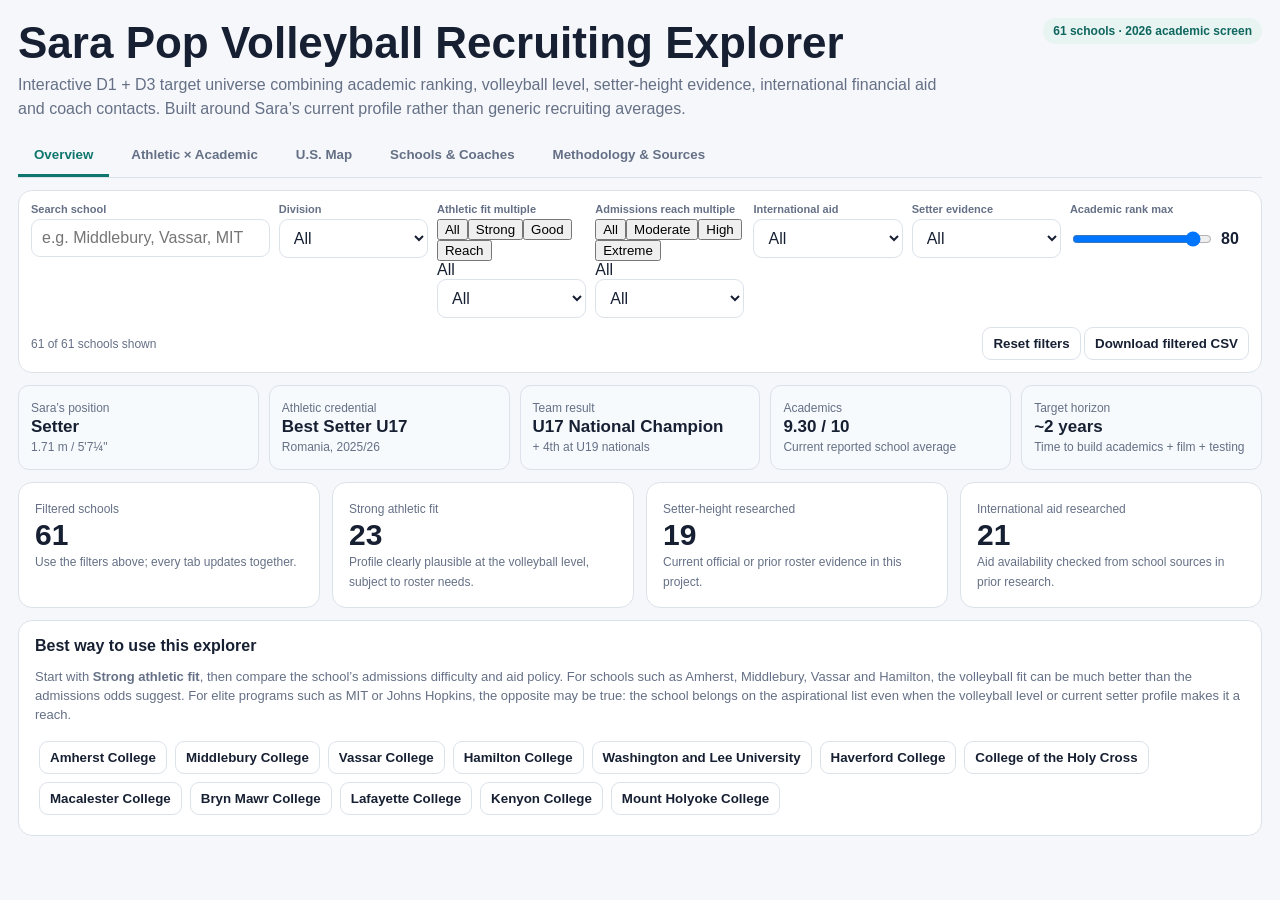
==== commit e2ae6063: "Add multi-select fit filters and expand volleyball strength methodology" ====
--- a/index.html
+++ b/index.html
@@ -9,8 +9,8 @@
 <div class="filters">
 <div class="searchBox"><label>Search school</label><input id="search" type="search" placeholder="e.g. Middlebury, Vassar, MIT"></div>
 <div><label>Division</label><select id="division"><option value="All">All</option><option>D1</option><option>D3</option></select></div>
-<div><label>Athletic fit</label><select id="fit"><option value="All">All</option><option>Strong</option><option>Good</option><option>Reach</option></select></div>
-<div><label>Admissions reach</label><select id="admissions"><option value="All">All</option><option>Moderate</option><option>High</option><option>Extreme</option></select></div>
+<div class="multiFilterField"><label>Athletic fit <span class="multiHint">multiple</span></label><div id="fitMulti" class="multiSelect" role="group" aria-label="Athletic fit"><button type="button" class="multiChoice active" data-value="All" aria-pressed="true">All</button><button type="button" class="multiChoice" data-value="Strong" aria-pressed="false">Strong</button><button type="button" class="multiChoice" data-value="Good" aria-pressed="false">Good</button><button type="button" class="multiChoice" data-value="Reach" aria-pressed="false">Reach</button></div><div class="multiSummary">All</div><select id="fit" class="legacyFilter" aria-hidden="true" tabindex="-1"><option value="All">All</option><option>Strong</option><option>Good</option><option>Reach</option></select></div>
+<div class="multiFilterField"><label>Admissions reach <span class="multiHint">multiple</span></label><div id="admissionsMulti" class="multiSelect" role="group" aria-label="Admissions reach"><button type="button" class="multiChoice active" data-value="All" aria-pressed="true">All</button><button type="button" class="multiChoice" data-value="Moderate" aria-pressed="false">Moderate</button><button type="button" class="multiChoice" data-value="High" aria-pressed="false">High</button><button type="button" class="multiChoice" data-value="Extreme" aria-pressed="false">Extreme</button></div><div class="multiSummary">All</div><select id="admissions" class="legacyFilter" aria-hidden="true" tabindex="-1"><option value="All">All</option><option>Moderate</option><option>High</option><option>Extreme</option></select></div>
 <div><label>International aid</label><select id="aid"><option value="All">All</option><option value="researched">Aid researched</option><option value="full">Full-need / excellent</option><option value="limited">Limited / merit</option><option value="unknown">Not researched</option></select></div>
 <div><label>Setter evidence</label><select id="setter"><option value="All">All</option><option value="research">Height researched</option><option value="67">Has setter ≤ 5'7"</option><option value="68">Has setter ≤ 5'8"</option><option value="prior">Current or prior evidence</option></select></div>
 <div><label>Academic rank max</label><div class="rangeWrap"><input id="rank" type="range" min="5" max="80" value="80"><output id="rankOut">80</output></div></div>
@@ -22,8 +22,13 @@
 <section id="scatterTab" class="panel"><div class="chartCard"><div class="chartHead"><h2>Academic rank vs. volleyball strength</h2><div class="toggle"><label><input id="scatterLabels" type="checkbox"> Show labels</label></div></div><div class="legendInline"><span><i class="dot" style="background:var(--blue)"></i>Strong athletic fit</span><span><i class="dot" style="background:var(--orange)"></i>Good athletic fit</span><span><i class="dot" style="background:var(--green)"></i>Athletic reach</span><span>● D1</span><span>▲ D3</span></div><div id="scatter"></div><p class="small" style="padding:0 10px 10px">Lower academic rank is stronger academically. The volleyball-strength axis is a practical 2025 conference-performance proxy built for recruiting comparison, not an NCAA RPI. Click any point for full school details.</p></div></section>
 <section id="mapTab" class="panel"><div class="chartCard"><div class="chartHead"><h2>Target schools across the United States</h2><div class="toggle"><label><input id="mapLabels" type="checkbox"> Show map labels</label></div></div><div class="legendInline"><span><i class="dot" style="background:var(--blue)"></i>Strong fit</span><span><i class="dot" style="background:var(--orange)"></i>Good fit</span><span><i class="dot" style="background:var(--green)"></i>Reach</span><span>● D1</span><span>▲ D3</span></div><div id="map"></div><p class="small" style="padding:0 10px 10px">Campus locations are approximate. Labels are off by default on the Northeast corridor to avoid overlap; click/tap a marker for details.</p></div></section>
 <section id="tableTab" class="panel"><div class="tableWrap"><table><thead><tr><th data-sort="name">School</th><th data-sort="division">Div.</th><th data-sort="conference">Conference</th><th data-sort="academic_rank_2026">Academic rank</th><th data-sort="athletic_fit">Athletic fit</th><th data-sort="admissions_reach">Admissions</th><th data-sort="vb_strength">VB strength</th><th>2025 record</th><th data-sort="setter_min_inches">Setter evidence</th><th data-sort="aid_category">Intl aid</th><th>Coach contacts</th></tr></thead><tbody id="tbody"></tbody></table></div></section>
-<section id="methodTab" class="panel"><div class="method"><h2>Methodology</h2><p>Qualitative recruiting-fit assessment for Sara, not a statistical probability model. It combines (1) her profile — 1.71 m setter, Romanian U17 national champion, Best Setter U17, U19 experience and strong academics; (2) evidence from current rosters, especially setter heights and whether the program has recently recruited setters in her height range; (3) recent team strength and conference performance, because stronger teams are generally harder to break into; and (4) practical program context. ‘Strong athletic fit’ means her profile looks clearly plausible for that volleyball program; ‘Good athletic fit’ means the fit is credible but more competitive; ‘Athletic reach’ means she should still email the school, but the volleyball level or roster context makes it materially tougher.</p><h3>What the chart encodings mean</h3><ul><li><b>Color = athletic fit:</b> blue Strong, orange Good, green Reach.</li><li><b>Shape = division:</b> circles are NCAA D1 and triangles NCAA D3.</li><li><b>Admissions reach</b> is kept separate from volleyball fit. A school can be a Strong athletic fit and still an Extreme admissions reach.</li><li><b>Academic rank</b> is the 2026 U.S. News position in the institution’s applicable category. The school universe was curated using the 2024–26 academic screen discussed in the research; always re-check rankings before final application decisions.</li><li><b>Volleyball strength</b> is a project-specific 0–100 proxy based primarily on recent conference results and program level. It is not an official NCAA metric.</li></ul><h3>Data quality labels</h3><ul><li><b>Current official</b> setter evidence comes from an official current/2026 roster page researched in this project.</li><li><b>Prior research</b> reflects roster information found earlier and should be refreshed before outreach.</li><li><b>Not researched</b> means no conclusion should be drawn. Missing aid or setter evidence is not evidence of absence.</li></ul><div class="notice"><b>Recruiting changes quickly.</b> Coaches, rosters, aid policies and admissions practices change. The coach section includes a live refresh button that asks the existing CRA coach-finder service to re-check the official athletics site before you email.</div><h3 style="margin-top:18px">Source links</h3><div id="sources" class="sourceList"></div></div></section>
+<section id="methodTab" class="panel"><div class="method"><h2>Methodology</h2><p>Qualitative recruiting-fit assessment for Sara, not a statistical probability model. It combines (1) her profile — 1.71 m setter, Romanian U17 national champion, Best Setter U17, U19 experience and strong academics; (2) evidence from current rosters, especially setter heights and whether the program has recently recruited setters in her height range; (3) recent team strength and conference performance, because stronger teams are generally harder to break into; and (4) practical program context. ‘Strong athletic fit’ means her profile looks clearly plausible for that volleyball program; ‘Good athletic fit’ means the fit is credible but more competitive; ‘Athletic reach’ means she should still email the school, but the volleyball level or roster context makes it materially tougher.</p><h3>What the chart encodings mean</h3><ul><li><b>Color = athletic fit:</b> blue Strong, orange Good, green Reach.</li><li><b>Shape = division:</b> circles are NCAA D1 and triangles NCAA D3.</li><li><b>Admissions reach</b> is kept separate from volleyball fit. A school can be a Strong athletic fit and still an Extreme admissions reach.</li><li><b>Academic rank</b> is the 2026 U.S. News position in the institution’s applicable category. The school universe was curated using the 2024–26 academic screen discussed in the research; always re-check rankings before final application decisions.</li></ul>
+<h3>How the volleyball-strength score is constructed</h3><p><b>Volleyball strength (0–100)</b> is an internal comparison scale created for this recruiting project. Its purpose is to give the vertical axis a practical measure of how difficult the volleyball environment is likely to be, so that an academically attractive school with a relatively accessible team can be distinguished from an academically similar school with a nationally or conference-dominant program. It is <b>not</b> an NCAA RPI, AVCA ranking, Massey rating, power rating, predicted win probability or official measure used by coaches.</p>
+<div class="methodGrid"><div class="methodBox"><h4>1. Recent conference performance</h4><p>The starting point is the most recent conference record or conference standing available in the research, usually the 2025 season. Conference winning percentage is the strongest numerical anchor: a team winning roughly 80–90% of its conference matches will normally sit far above a team winning 10–30%.</p></div><div class="methodBox"><h4>2. Program / conference context</h4><p>A raw conference record is not perfectly comparable across leagues or divisions. The assessment therefore also considers whether the program competes in a particularly strong volleyball environment, is a recurring conference contender, or operates at a level where roster competition is materially tougher.</p></div><div class="methodBox"><h4>3. Recent competitive level</h4><p>Where known, conference-tournament performance, titles, top finishes and the general recent competitiveness of the program are used as context. The score is meant to represent the current recruiting environment, not the historical prestige of the school’s volleyball program.</p></div><div class="methodBox"><h4>4. Deliberately approximate</h4><p>The score is a recruiting-comparison proxy, not a precise formula with fixed percentage weights. A difference such as 72 vs. 68 should not be interpreted as scientifically meaningful. The broad ordering and bands matter more than a few points of separation.</p></div></div>
+<p><b>Practical interpretation:</b></p><ul><li><b>80–100:</b> very strong recent program / conference leader territory; generally a substantially harder volleyball roster to break into.</li><li><b>60–79:</b> strong or upper-half program; credible recruiting target only if the athlete matches the position-specific standard and roster need.</li><li><b>40–59:</b> competitive middle range; often a more plausible athletic target, depending on setter profile and recruiting class.</li><li><b>20–39:</b> lower recent conference performance; national-level credentials can become more differentiated here.</li><li><b>0–19:</b> very weak recent conference results in the season used; this does <b>not</b> mean the team or individual players are weak, only that the recent competitive results used for this project were at the low end of this target universe.</li></ul>
+<div class="notice"><b>Important limitation:</b> the 0–100 score should be used to compare broad volleyball difficulty, especially alongside the setter-height evidence. It should not be used as a direct D1-vs-D3 ranking, and it does not account perfectly for injuries, roster turnover, strength of schedule, incoming recruits or a coach’s specific need for a setter in Sara’s graduation year. Those factors can make a nominally stronger program a better recruiting opportunity than a lower-scoring one.</div>
+<h3 style="margin-top:18px">Data quality labels</h3><ul><li><b>Current official</b> setter evidence comes from an official current/2026 roster page researched in this project.</li><li><b>Prior research</b> reflects roster information found earlier and should be refreshed before outreach.</li><li><b>Not researched</b> means no conclusion should be drawn. Missing aid or setter evidence is not evidence of absence.</li></ul><div class="notice"><b>Recruiting changes quickly.</b> Coaches, rosters, aid policies and admissions practices change. The coach section includes a live refresh button that asks the existing CRA coach-finder service to re-check the official athletics site before you email.</div><h3 style="margin-top:18px">Source links</h3><div id="sources" class="sourceList"></div></div></section>
 </div>
 <div id="drawerBg" class="drawerBackdrop"><aside class="drawer"><div class="drawerTop"><div><div id="dTags"></div><h2 id="dName"></h2><div id="dSub" class="small"></div></div><button id="closeDrawer" class="close">✕</button></div><div id="dContent"></div></aside></div>
-<script src="sara-app/d1.js"></script><script src="sara-app/d2.js"></script><script src="sara-app/d3.js"></script><script src="sara-app/d4.js"></script><script src="sara-app/d5.js"></script><script src="sara-app/d6.js"></script><script src="sara-app/d7.js"></script><script src="sara-app/d8.js"></script><script src="sara-app/app.js"></script>
+<script src="sara-app/d1.js"></script><script src="sara-app/d2.js"></script><script src="sara-app/d3.js"></script><script src="sara-app/d4.js"></script><script src="sara-app/d5.js"></script><script src="sara-app/d6.js"></script><script src="sara-app/d7.js"></script><script src="sara-app/d8.js"></script><script src="sara-app/app.js"></script><script src="sara-app/filters-v2.js"></script>
 </body></html>
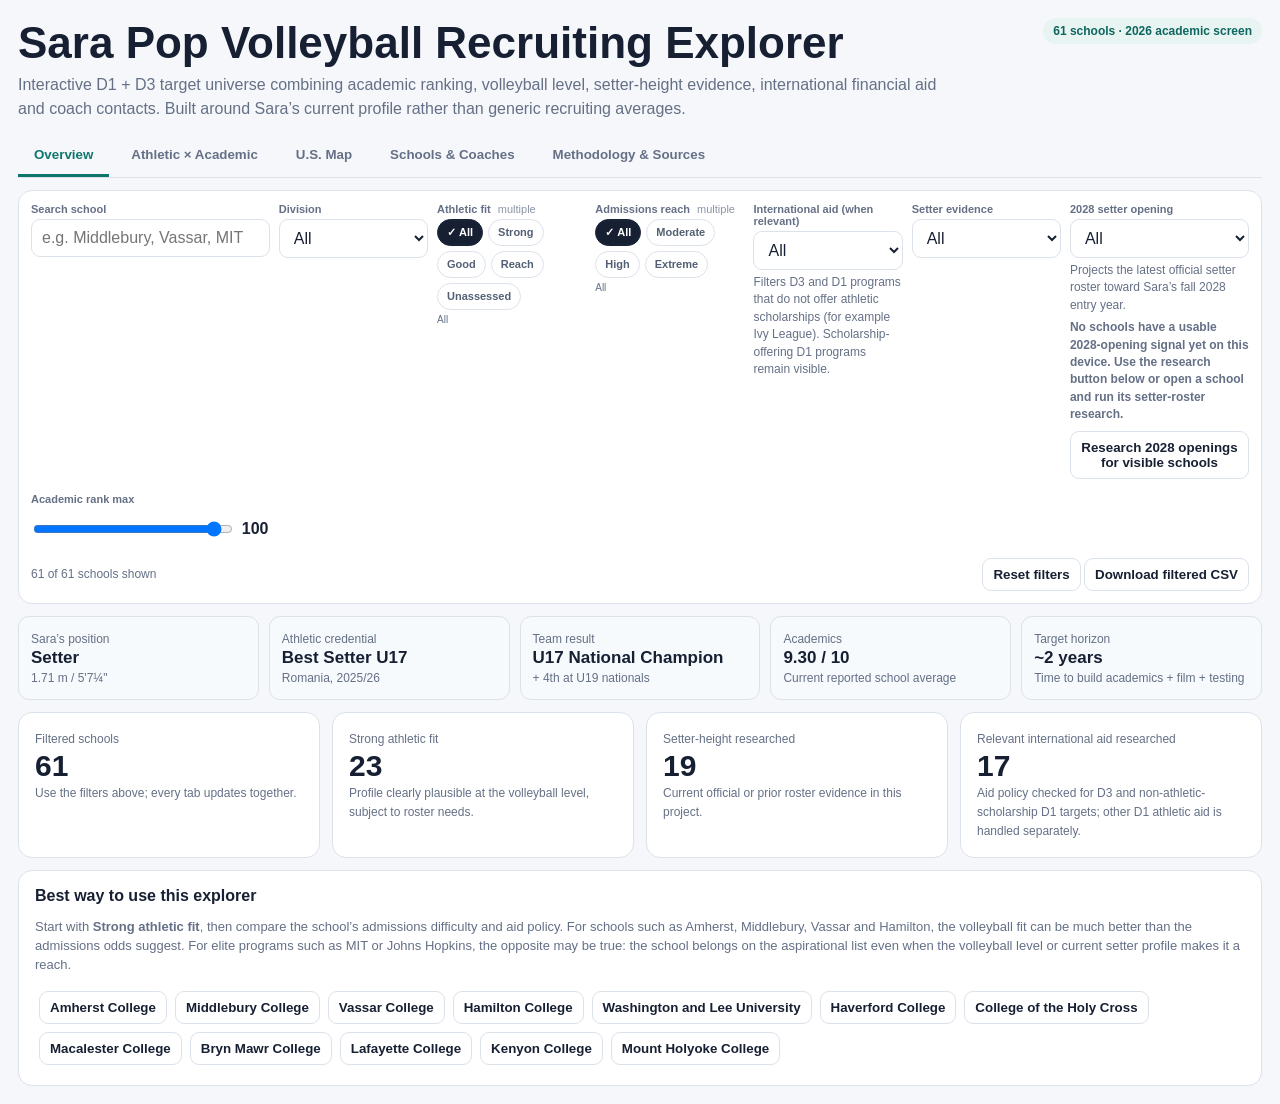
==== commit 274cedcf: "Load expanded school universe and extend academic filter" ====
--- a/index.html
+++ b/index.html
@@ -4,16 +4,16 @@
 <script src="https://cdn.plot.ly/plotly-2.35.2.min.js"></script>
 <link rel="stylesheet" href="sara-app/style.css">
 </head><body><div class="app">
-<div class="hero"><div><h1>Sara Pop Volleyball Recruiting Explorer</h1><p>Interactive D1 + D3 target universe combining academic ranking, volleyball level, setter-height evidence, international financial aid and coach contacts. Built around Sara’s current profile rather than generic recruiting averages.</p></div><span class="pill">61 schools · 2026 academic screen</span></div>
+<div class="hero"><div><h1>Sara Pop Volleyball Recruiting Explorer</h1><p>Interactive D1 + D3 target universe combining academic ranking, volleyball level, setter-height evidence, international financial aid and coach contacts. Built around Sara’s current profile rather than generic recruiting averages.</p></div><span class="pill" id="universeCount">Expanded universe · 2026 academic screen</span></div>
 <div class="tabs" role="tablist"><button class="tab active" data-tab="overview">Overview</button><button class="tab" data-tab="scatterTab">Athletic × Academic</button><button class="tab" data-tab="mapTab">U.S. Map</button><button class="tab" data-tab="tableTab">Schools & Coaches</button><button class="tab" data-tab="methodTab">Methodology & Sources</button></div>
 <div class="filters">
 <div class="searchBox"><label>Search school</label><input id="search" type="search" placeholder="e.g. Middlebury, Vassar, MIT"></div>
 <div><label>Division</label><select id="division"><option value="All">All</option><option>D1</option><option>D3</option></select></div>
-<div class="multiFilterField"><label>Athletic fit <span class="multiHint">multiple</span></label><div id="fitMulti" class="multiSelect" role="group" aria-label="Athletic fit"><button type="button" class="multiChoice active" data-value="All" aria-pressed="true">All</button><button type="button" class="multiChoice" data-value="Strong" aria-pressed="false">Strong</button><button type="button" class="multiChoice" data-value="Good" aria-pressed="false">Good</button><button type="button" class="multiChoice" data-value="Reach" aria-pressed="false">Reach</button></div><div class="multiSummary">All</div><select id="fit" class="legacyFilter" aria-hidden="true" tabindex="-1"><option value="All">All</option><option>Strong</option><option>Good</option><option>Reach</option></select></div>
+<div class="multiFilterField"><label>Athletic fit <span class="multiHint">multiple</span></label><div id="fitMulti" class="multiSelect" role="group" aria-label="Athletic fit"><button type="button" class="multiChoice active" data-value="All" aria-pressed="true">All</button><button type="button" class="multiChoice" data-value="Strong" aria-pressed="false">Strong</button><button type="button" class="multiChoice" data-value="Good" aria-pressed="false">Good</button><button type="button" class="multiChoice" data-value="Reach" aria-pressed="false">Reach</button><button type="button" class="multiChoice" data-value="Unassessed" aria-pressed="false">Unassessed</button></div><div class="multiSummary">All</div><select id="fit" class="legacyFilter" aria-hidden="true" tabindex="-1"><option value="All">All</option><option>Strong</option><option>Good</option><option>Reach</option></select></div>
 <div class="multiFilterField"><label>Admissions reach <span class="multiHint">multiple</span></label><div id="admissionsMulti" class="multiSelect" role="group" aria-label="Admissions reach"><button type="button" class="multiChoice active" data-value="All" aria-pressed="true">All</button><button type="button" class="multiChoice" data-value="Moderate" aria-pressed="false">Moderate</button><button type="button" class="multiChoice" data-value="High" aria-pressed="false">High</button><button type="button" class="multiChoice" data-value="Extreme" aria-pressed="false">Extreme</button></div><div class="multiSummary">All</div><select id="admissions" class="legacyFilter" aria-hidden="true" tabindex="-1"><option value="All">All</option><option>Moderate</option><option>High</option><option>Extreme</option></select></div>
 <div><label>International aid</label><select id="aid"><option value="All">All</option><option value="researched">Aid researched</option><option value="full">Full-need / excellent</option><option value="limited">Limited / merit</option><option value="unknown">Not researched</option></select></div>
 <div><label>Setter evidence</label><select id="setter"><option value="All">All</option><option value="research">Height researched</option><option value="67">Has setter ≤ 5'7"</option><option value="68">Has setter ≤ 5'8"</option><option value="prior">Current or prior evidence</option></select></div>
-<div><label>Academic rank max</label><div class="rangeWrap"><input id="rank" type="range" min="5" max="80" value="80"><output id="rankOut">80</output></div></div>
+<div><label>Academic rank max</label><div class="rangeWrap"><input id="rank" type="range" min="5" max="100" value="100"><output id="rankOut">100</output></div></div>
 <div class="filterMeta"><span id="count"></span><span><button id="reset" class="action">Reset filters</button> <button id="download" class="action">Download filtered CSV</button></span></div>
 </div>
 <section id="overview" class="panel active"><div class="profileGrid"><div class="profileStat"><span class="small">Sara’s position</span><b>Setter</b><span class="small">1.71 m / 5'7¼"</span></div><div class="profileStat"><span class="small">Athletic credential</span><b>Best Setter U17</b><span class="small">Romania, 2025/26</span></div><div class="profileStat"><span class="small">Team result</span><b>U17 National Champion</b><span class="small">+ 4th at U19 nationals</span></div><div class="profileStat"><span class="small">Academics</span><b>9.30 / 10</b><span class="small">Current reported school average</span></div><div class="profileStat"><span class="small">Target horizon</span><b>~2 years</b><span class="small">Time to build academics + film + testing</span></div></div>
@@ -30,5 +30,5 @@
 <h3 style="margin-top:18px">Data quality labels</h3><ul><li><b>Current official</b> setter evidence comes from an official current/2026 roster page researched in this project.</li><li><b>Prior research</b> reflects roster information found earlier and should be refreshed before outreach.</li><li><b>Not researched</b> means no conclusion should be drawn. Missing aid or setter evidence is not evidence of absence.</li></ul><div class="notice"><b>Recruiting changes quickly.</b> Coaches, rosters, aid policies and admissions practices change. The coach section includes a live refresh button that asks the existing CRA coach-finder service to re-check the official athletics site before you email.</div><h3 style="margin-top:18px">Source links</h3><div id="sources" class="sourceList"></div></div></section>
 </div>
 <div id="drawerBg" class="drawerBackdrop"><aside class="drawer"><div class="drawerTop"><div><div id="dTags"></div><h2 id="dName"></h2><div id="dSub" class="small"></div></div><button id="closeDrawer" class="close">✕</button></div><div id="dContent"></div></aside></div>
-<script src="sara-app/d1.js"></script><script src="sara-app/d2.js"></script><script src="sara-app/d3.js"></script><script src="sara-app/d4.js"></script><script src="sara-app/d5.js"></script><script src="sara-app/d6.js"></script><script src="sara-app/d7.js"></script><script src="sara-app/d8.js"></script><script src="sara-app/app.js"></script><script src="sara-app/filters-v2.js"></script>
+<script src="sara-app/d1.js"></script><script src="sara-app/d2.js"></script><script src="sara-app/d3.js"></script><script src="sara-app/d4.js"></script><script src="sara-app/d5.js"></script><script src="sara-app/d6.js"></script><script src="sara-app/d7.js"></script><script src="sara-app/d8.js"></script><script src="sara-app/expansion.js"></script><script src="sara-app/app.js"></script><script src="sara-app/filters-v2.js"></script>
 </body></html>
--- a/sara-app/style.css
+++ b/sara-app/style.css
@@ -1,4 +1,5 @@
 :root{--bg:#f5f7fa;--card:#fff;--text:#172033;--muted:#657086;--line:#dce2ea;--blue:#1f77b4;--orange:#ff7f0e;--green:#2ca02c;--red:#d62728;--purple:#6f42c1;--teal:#0f766e;--soft:#eef3f8}
 *{box-sizing:border-box}body{margin:0;background:var(--bg);color:var(--text);font-family:-apple-system,BlinkMacSystemFont,"Segoe UI",Roboto,Arial,sans-serif}.app{max-width:1600px;margin:0 auto;padding:18px}.hero{display:flex;justify-content:space-between;gap:20px;align-items:flex-start;margin-bottom:14px}.hero h1{font-size:clamp(26px,4vw,44px);margin:0 0 5px}.hero p{margin:0;color:var(--muted);max-width:930px;line-height:1.5}.pill{display:inline-flex;padding:6px 10px;border-radius:999px;background:#e8f4f2;color:#0f665f;font-size:12px;font-weight:700;white-space:nowrap}.tabs{display:flex;gap:6px;flex-wrap:wrap;border-bottom:1px solid var(--line);margin-bottom:12px}.tab{border:0;background:transparent;padding:12px 16px;font-weight:700;color:var(--muted);cursor:pointer;border-bottom:3px solid transparent}.tab.active{color:var(--teal);border-bottom-color:var(--teal)}.filters{display:grid;grid-template-columns:minmax(180px,1.6fr) repeat(5,minmax(130px,1fr)) minmax(170px,1.2fr);gap:9px;background:var(--card);border:1px solid var(--line);border-radius:14px;padding:12px;margin-bottom:12px;position:sticky;top:0;z-index:20}.filters label{font-size:11px;font-weight:700;color:var(--muted);display:block;margin:0 0 4px}.filters input,.filters select{width:100%;border:1px solid var(--line);border-radius:9px;padding:9px 10px;font:inherit;background:white;color:var(--text)}.rangeWrap{display:flex;align-items:center;gap:7px}.rangeWrap output{min-width:28px;font-weight:700}.filterMeta{grid-column:1/-1;display:flex;justify-content:space-between;gap:12px;align-items:center;flex-wrap:wrap;font-size:12px;color:var(--muted)}button.action{border:1px solid var(--line);background:white;border-radius:9px;padding:8px 10px;cursor:pointer;font-weight:650;color:var(--text)}button.primary{background:var(--teal);color:white;border-color:var(--teal)}.panel{display:none}.panel.active{display:block}.cards{display:grid;grid-template-columns:repeat(4,minmax(0,1fr));gap:12px}.card{background:var(--card);border:1px solid var(--line);border-radius:14px;padding:16px}.card h3{margin:0 0 6px;font-size:16px}.metric{font-size:30px;font-weight:800}.small{font-size:12px;color:var(--muted);line-height:1.45}.tag{display:inline-block;border-radius:999px;padding:4px 8px;font-size:11px;font-weight:750;margin:2px 4px 2px 0}.fit-Strong{background:#d9edf8;color:#14557b}.fit-Good{background:#fff0da;color:#955000}.fit-Reach{background:#e5f4e5;color:#1e6d27}.adm-Extreme{background:#f0e8f8;color:#65358a}.adm-High{background:#edf0f4;color:#4c5665}.adm-Moderate{background:#e8f4ef;color:#2e6855}.chartCard{background:white;border:1px solid var(--line);border-radius:14px;padding:8px}.chartHead{display:flex;justify-content:space-between;gap:10px;align-items:center;padding:8px 8px 2px;flex-wrap:wrap}.chartHead h2{margin:0;font-size:19px}.toggle{display:flex;gap:7px;align-items:center;font-size:12px;color:var(--muted)}#scatter,#map{height:720px}.tableWrap{background:white;border:1px solid var(--line);border-radius:14px;overflow:auto;max-height:78vh}table{border-collapse:separate;border-spacing:0;width:100%;min-width:1500px;font-size:12px}th,td{border-bottom:1px solid var(--line);padding:10px 9px;text-align:left;vertical-align:top}th{position:sticky;top:0;background:#f8fafc;z-index:2;font-size:11px;text-transform:uppercase;letter-spacing:.03em;color:#566176;cursor:pointer}tr:hover td{background:#fafcfd}.schoolBtn{border:0;background:transparent;color:#0b5d56;font-weight:800;text-align:left;padding:0;cursor:pointer}.email a{color:#0b5d56;text-decoration:none}.sourceLink{font-size:11px;color:#0b5d56;text-decoration:none}.empty{padding:26px;text-align:center;color:var(--muted)}.method{background:white;border:1px solid var(--line);border-radius:14px;padding:20px;line-height:1.6}.method h2,.method h3{margin-top:0}.method li{margin:7px 0}.profileGrid{display:grid;grid-template-columns:repeat(5,minmax(0,1fr));gap:10px}.profileStat{background:#f7fafc;border:1px solid var(--line);border-radius:11px;padding:12px}.profileStat b{display:block;font-size:17px}.drawerBackdrop{display:none;position:fixed;inset:0;background:rgba(8,18,28,.4);z-index:50}.drawerBackdrop.open{display:block}.drawer{position:absolute;right:0;top:0;height:100%;width:min(680px,96vw);background:white;overflow:auto;padding:20px;box-shadow:-12px 0 35px rgba(0,0,0,.16)}.drawerTop{display:flex;justify-content:space-between;gap:12px;align-items:flex-start}.drawer h2{margin:0 0 5px}.close{border:1px solid var(--line);background:white;border-radius:9px;width:38px;height:38px;cursor:pointer}.detailGrid{display:grid;grid-template-columns:1fr 1fr;gap:10px;margin:14px 0}.detailBox{border:1px solid var(--line);border-radius:11px;padding:12px;background:#fafcfd}.detailBox h4{margin:0 0 7px;font-size:12px;text-transform:uppercase;color:var(--muted)}.coachRow{border-top:1px solid var(--line);padding:10px 0}.coachRow:first-child{border-top:0}.coachRow a{color:#0b5d56;text-decoration:none;font-weight:700}.status{padding:10px 12px;border-radius:9px;background:#eef5f4;color:#0b5d56;font-size:12px;margin-top:8px;display:none}.status.show{display:block}.legendInline{display:flex;gap:14px;flex-wrap:wrap;font-size:12px;color:var(--muted);padding:2px 8px 7px}.dot{width:10px;height:10px;border-radius:50%;display:inline-block;margin-right:5px}.sourceList{display:grid;gap:8px}.sourceList a{color:#0b5d56;word-break:break-all}.notice{background:#fff9e8;border:1px solid #f0dfaa;border-radius:12px;padding:12px;font-size:12px;line-height:1.5;color:#705b1f}.hide{display:none!important}
-@media(max-width:1100px){.filters{grid-template-columns:repeat(3,minmax(0,1fr))}.cards{grid-template-columns:repeat(2,1fr)}.profileGrid{grid-template-columns:repeat(2,1fr)}#scatter,#map{height:620px}}
-@media(max-width:700px){.app{padding:10px}.hero{display:block}.pill{margin-top:8px}.filters{grid-template-columns:1fr 1fr;position:static}.filters .searchBox{grid-column:1/-1}.cards{grid-template-columns:1fr}.profileGrid{grid-template-columns:1fr 1fr}.detailGrid{grid-template-columns:1fr}#scatter,#map{height:560px}.tab{padding:10px 8px;font-size:13px}}+.multiFilterField{min-width:0}.multiHint{font-weight:500;color:#8a94a5;margin-left:4px}.multiSelect{display:flex;flex-wrap:wrap;gap:5px}.multiChoice{border:1px solid var(--line);background:#fff;color:#536074;border-radius:999px;padding:7px 9px;font-size:11px;font-weight:750;cursor:pointer;line-height:1;transition:background .12s ease,border-color .12s ease,color .12s ease,box-shadow .12s ease}.multiChoice:hover{border-color:#aeb8c6}.multiChoice.active{background:#e8f4f2;border-color:#68aaa3;color:#0b5d56;box-shadow:inset 0 0 0 1px rgba(15,118,110,.08)}.multiChoice.active::before{content:'✓ ';font-weight:900}.multiChoice[data-value="All"].active{background:#172033;border-color:#172033;color:#fff}.multiSummary{font-size:10px;color:var(--muted);margin-top:4px;white-space:nowrap;overflow:hidden;text-overflow:ellipsis}.legacyFilter{display:none!important}.methodGrid{display:grid;grid-template-columns:repeat(2,minmax(0,1fr));gap:10px;margin:12px 0 16px}.methodBox{border:1px solid var(--line);border-radius:12px;padding:13px;background:#f9fbfd}.methodBox h4{margin:0 0 5px;font-size:13px;color:#334155}.methodBox p{margin:0;font-size:13px;color:#4f5c70;line-height:1.55}
+@media(max-width:1100px){.filters{grid-template-columns:repeat(3,minmax(0,1fr))}.cards{grid-template-columns:repeat(2,1fr)}.profileGrid{grid-template-columns:repeat(2,1fr)}#scatter,#map{height:620px}.methodGrid{grid-template-columns:1fr 1fr}}
+@media(max-width:700px){.app{padding:10px}.hero{display:block}.pill{margin-top:8px}.filters{grid-template-columns:1fr 1fr;position:static}.filters .searchBox{grid-column:1/-1}.cards{grid-template-columns:1fr}.profileGrid{grid-template-columns:1fr 1fr}.detailGrid{grid-template-columns:1fr}#scatter,#map{height:560px}.tab{padding:10px 8px;font-size:13px}.methodGrid{grid-template-columns:1fr}.multiChoice{padding:7px 8px}}
